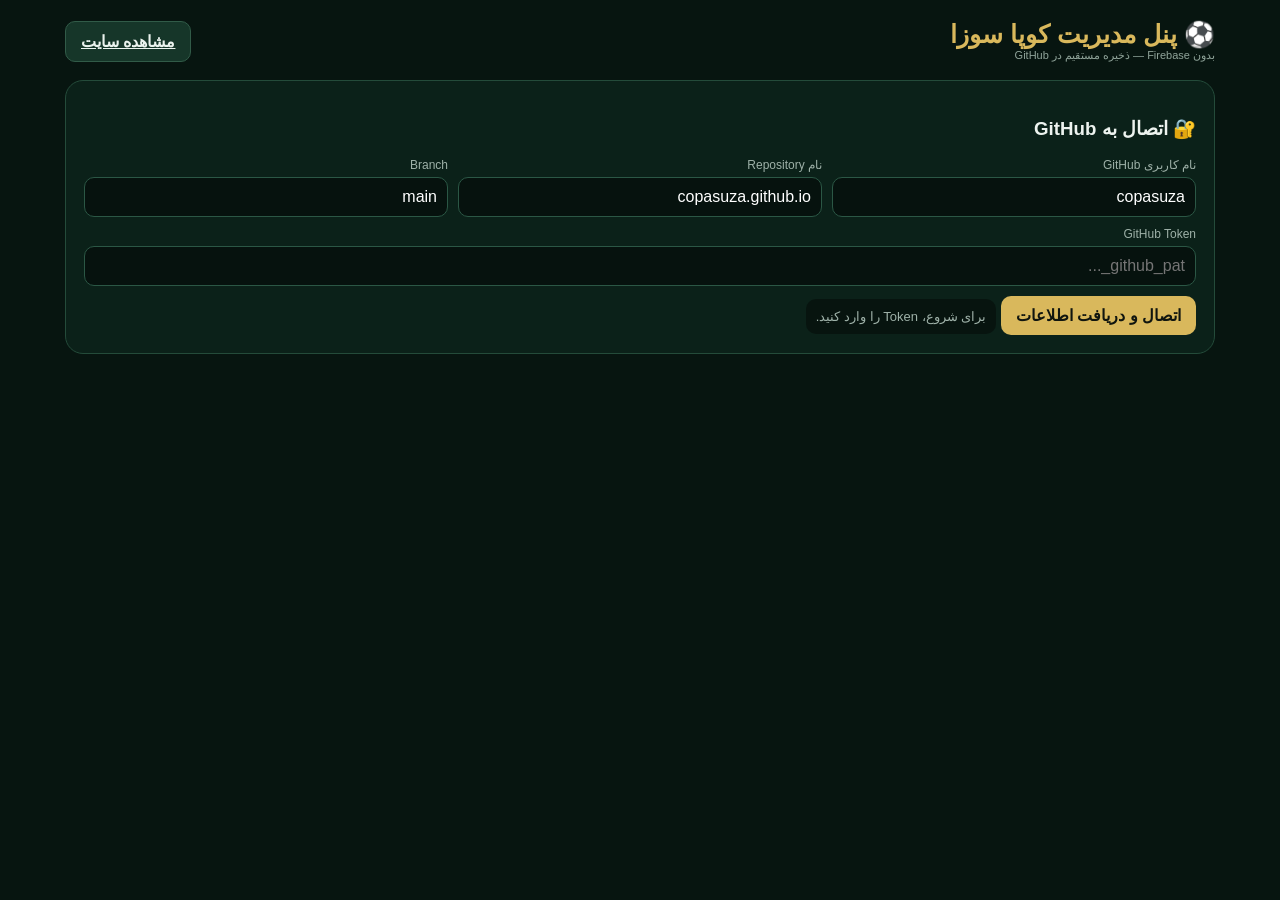
==== admin/index.html @ 7f6d5526 "Fix whitespace normalization in readiness check" ====
<!doctype html><html lang="fa" dir="rtl"><head><meta charset="utf-8"><meta name="viewport" content="width=device-width,initial-scale=1"><title>پنل مدیریت کوپا سوزا</title><style>body{margin:0;background:#071510;color:#edf3ef;font-family:Vazirmatn,Tahoma,sans-serif}.wrap{max-width:1150px;margin:auto;padding:20px}.card{background:#0b2119;border:1px solid #244b3a;border-radius:18px;padding:18px;margin-bottom:15px}.field label{display:block;color:#9eb1a8;font-size:12px;margin-bottom:5px}.field input,.field select,.field textarea{width:100%;background:#06120e;color:#fff;border:1px solid #2b5745;border-radius:10px;padding:10px;font:inherit;box-sizing:border-box}.btn{border:0;border-radius:10px;padding:10px 15px;font:inherit;font-weight:800;cursor:pointer;background:#d9b85c;color:#10150f}.btn.secondary{background:#163629;color:#eaf2ed;border:1px solid #315b48}.btn.danger{background:#5d2929;color:#fff}.top{display:flex;justify-content:space-between;gap:12px;align-items:center;margin-bottom:18px}.top h1{margin:0;color:#d9b85c;font-size:25px}.grid2{display:grid;grid-template-columns:repeat(2,1fr);gap:10px}.grid{display:grid;grid-template-columns:repeat(3,1fr);gap:10px}.tabs{display:flex;gap:8px;flex-wrap:wrap;margin-bottom:15px}.tab{background:#0b2119;color:#d9e5de;border:1px solid #244b3a;padding:9px 14px;border-radius:10px;cursor:pointer}.tab.active{background:#194a37;color:#d9b85c;border-color:#d9b85c}.panel{display:none}.panel.active{display:block}.hide{display:none}.status{padding:10px;border-radius:10px;background:#07140f;color:#9eb1a8;font-size:13px}.ok{color:#77d99a}.err{color:#ff8d8d}.small{font-size:11px;color:#90a49a}.notice{font-size:12px;line-height:1.8;color:#a9bab2}.matchrow,.ko-row{padding:14px 0;border-bottom:1px solid #18362a}.matchtop{display:grid;grid-template-columns:45px 1fr 1fr 75px 75px 110px auto;gap:7px;align-items:center}.matchextra,.ko-extra{display:grid;grid-template-columns:1fr 1fr;gap:10px;margin-top:10px}.teamstats,.ko-box{border:1px solid #1d4435;border-radius:10px;padding:10px;background:#06120e}.teamstats h4,.ko-box h4{margin:0 0 8px;color:#d9b85c;font-size:13px}.teamstatsgrid{display:grid;grid-template-columns:1fr 1fr;gap:8px}.matchrow textarea,.ko-row textarea{min-height:72px;resize:vertical}.matchlabel,.ko-label{font-size:11px;color:#90a49a;margin-bottom:4px}.matchhint,.ko-hint{font-size:11px;color:#90a49a;margin-top:5px}.ko-top{display:grid;grid-template-columns:80px 1fr 1fr 75px 75px 90px 90px auto;gap:7px;align-items:center}@media(max-width:800px){.grid,.grid2{grid-template-columns:1fr}.matchtop{grid-template-columns:38px 1fr 1fr 65px 65px 1fr}.matchextra,.ko-extra{grid-template-columns:1fr}.ko-top{grid-template-columns:55px 1fr 1fr 60px 60px 1fr}}.reg-table{width:100%;border-collapse:collapse;min-width:760px}.reg-table th,.reg-table td{padding:10px;border-bottom:1px solid #1d4435;text-align:right;vertical-align:middle}.reg-table th{color:#d9b85c;font-size:12px;background:#06120e}.reg-table td{font-size:13px}.reg-pill{display:inline-block;padding:5px 9px;border-radius:999px;background:#163629;border:1px solid #315b48;font-size:11px}.reg-actions{display:flex;gap:6px;flex-wrap:wrap}.reg-actions .btn{padding:7px 9px;font-size:11px}.reg-detail-grid{display:grid;grid-template-columns:repeat(2,1fr);gap:10px}.reg-box{background:#06120e;border:1px solid #1d4435;border-radius:12px;padding:12px}.reg-box h4{margin:0 0 9px;color:#d9b85c}.reg-players{width:100%;border-collapse:collapse}.reg-players td{padding:7px;border-bottom:1px solid #18362a}.reg-players td:first-child{width:45px;color:#d9b85c}.reg-edit-grid{display:grid;grid-template-columns:repeat(2,1fr);gap:10px}.reg-edit-players{width:100%;border-collapse:collapse}.reg-edit-players th,.reg-edit-players td{padding:7px;border-bottom:1px solid #18362a;text-align:right}.reg-edit-players input{width:100%;background:#06120e;color:#fff;border:1px solid #2b5745;border-radius:8px;padding:8px;box-sizing:border-box;font:inherit}@media(max-width:800px){.reg-edit-grid{grid-template-columns:1fr}}@media(max-width:800px){.reg-detail-grid{grid-template-columns:1fr}}.roster-add-team{display:flex;gap:8px;align-items:center}.roster-add-team input{min-width:0;flex:1}.roster-table{width:100%;border-collapse:collapse;min-width:680px}.roster-table th,.roster-table td{padding:8px;border-bottom:1px solid #1d4435;text-align:right}.roster-table th{color:#d9b85c;background:#06120e}.roster-table input{width:100%;background:#06120e;color:#fff;border:1px solid #2b5745;border-radius:8px;padding:8px;box-sizing:border-box;font:inherit}.player-picker{display:flex;flex-direction:column;gap:6px}.player-picker-row{display:grid;grid-template-columns:minmax(120px,1fr) auto auto auto;gap:5px;align-items:center}.player-picker-row select{min-width:0;width:100%;background:#06120e;color:#fff;border:1px solid #2b5745;border-radius:8px;padding:7px;font:inherit}.player-picker-row .btn{padding:6px 8px;font-size:11px}.player-picker textarea[readonly]{background:#081710;min-height:48px;color:#dbe8e0}@media(max-width:800px){.roster-add-team{align-items:stretch}.player-picker-row{grid-template-columns:1fr 1fr}.player-picker-row select{grid-column:1/-1}}</style></head><body><div class="wrap"><div class="top"><div><h1>⚽ پنل مدیریت کوپا سوزا</h1><div class="small">بدون Firebase — ذخیره مستقیم در GitHub</div></div><a class="btn secondary" href="../" target="_blank">مشاهده سایت</a></div><div class="card" id="authCard"><h3>🔐 اتصال به GitHub</h3><div class="grid"><div class="field"><label>نام کاربری GitHub</label><input id="owner" value="copasuza"></div><div class="field"><label>نام Repository</label><input id="repo" value="copasuza.github.io"></div><div class="field"><label>Branch</label><input id="branch" value="main"></div></div><div class="field" style="margin-top:10px"><label>GitHub Token</label><input id="token" type="password" placeholder="github_pat_..."></div><div style="margin-top:10px"><button class="btn" id="connect">اتصال و دریافت اطلاعات</button> <span class="status" id="status">برای شروع، Token را وارد کنید.</span></div></div><div id="app" class="hide"><div class="card"><div class="top"><div><h3>🏆 مسابقات</h3></div><button class="btn" id="addTournament">+ مسابقه جدید</button></div><div class="grid2"><div class="field"><label>مسابقه فعال</label><select id="tournamentSelect"></select></div><div class="field"><label>نام مسابقه</label><input id="tournamentName"></div><div class="field"><label>سال</label><input id="tournamentYear"></div><div class="field"><label>عنوان/دوره</label><input id="tournamentEdition"></div></div><div style="margin-top:10px"><button class="btn secondary" id="saveTournamentMeta">ذخیره مشخصات مسابقه</button> <button class="btn danger" id="deleteTournament">حذف مسابقه فعال</button><span class="status" id="tournamentStatus">—</span></div></div><div id="archiveLockBanner" class="status" style="display:none;margin-bottom:12px">🔒 کوپا سوزا ۲۰۲۶ آرشیو نهایی است؛ ویرایش نتایج، برنامه، گلزنان و مشخصات این دوره غیرفعال است.</div><div class="tabs"><button class="tab active" data-tab="dashboard">📊 داشبورد</button><button class="tab" data-tab="matches">نتایج بازی‌ها</button><button class="tab" data-tab="schedule">برنامه</button><button class="tab" data-tab="scorers">گلزنان</button><button class="tab" data-tab="knockout">🏆 حذفی</button><button class="tab" data-tab="players">👥 بانک تیم‌ها و بازیکنان</button><button class="tab" data-tab="settings">تنظیمات</button></div><div class="panel active" id="panel-dashboard"><div class="card"><div class="top"><div><h3>📊 داشبورد مدیریت</h3><div class="small">مرکز مدیریت تورنمنت‌ها — آرشیو کوپا سوزا ۲۰۲۶ فقط‌خواندنی است</div></div><button class="btn secondary" id="refreshDashboard">↻ بروزرسانی</button></div><div class="grid"><div class="card" style="margin:0"><div class="small">تعداد تیم‌ها</div><div id="dashTeams" style="font-size:28px;font-weight:900;color:#d9b85c">۰</div></div><div class="card" style="margin:0"><div class="small">تعداد بازی‌ها</div><div id="dashMatches" style="font-size:28px;font-weight:900;color:#d9b85c">۰</div></div><div class="card" style="margin:0"><div class="small">تعداد گل‌ها</div><div id="dashGoals" style="font-size:28px;font-weight:900;color:#77d99a">۰</div></div></div><div class="grid2" style="margin-top:12px"><div class="card" style="margin:0"><h4 style="color:#d9b85c">مراحل ثبت‌شده</h4><div id="dashStages" class="notice"></div></div><div class="card" style="margin:0"><h4 style="color:#d9b85c">وضعیت داده</h4><div id="dashDataStatus" class="notice">—</div></div></div><div class="card" style="margin-top:12px"><div class="top"><div><h4 style="color:#d9b85c;margin:0">🧪 بررسی آمادگی انتشار</h4><div class="small">قبل از انتشار، ایرادهای رایج تیم‌ها، برنامه و نتایج را بررسی کن. این بررسی چیزی را ذخیره یا منتشر نمی‌کند.</div></div><button class="btn secondary" id="runPublishCheck" type="button">بررسی تورنمنت</button></div><div id="publishCheckResult" class="notice">برای دیدن گزارش، روی «بررسی تورنمنت» بزن.</div></div><div class="card" style="margin-top:12px"><h4 style="color:#d9b85c">📋 جدول رده‌بندی گروهی تورنمنت فعال</h4><div class="small">این جدول فقط از نتایج مرحله گروهی همین تورنمنت محاسبه می‌شود و در آرشیو ۲۰۲۶ فقط برای مشاهده است.</div><div id="dashStandings" style="overflow:auto;margin-top:8px"></div></div><div class="grid2" style="margin-top:12px"><div class="card" style="margin:0"><h4 style="color:#d9b85c">🥇 گلزنان برتر همین تورنمنت</h4><div id="dashScorers" style="overflow:auto"></div></div><div class="card" style="margin:0"><h4 style="color:#d9b85c">🟨 کارت‌های انضباطی همین تورنمنت</h4><div id="dashCards" style="overflow:auto"></div></div></div></div></div><div class="panel" id="panel-matches"><div class="card"><div class="top"><h3>⚽ نتایج</h3><button class="btn" id="addMatch">+ افزودن بازی</button></div><div id="matchesList"></div></div></div><div class="panel" id="panel-schedule"><div class="card"><div class="top"><h3>🗓️ برنامه</h3><button class="btn" id="addSchedule">+ افزودن برنامه</button></div><div id="scheduleList"></div></div></div><div class="panel" id="panel-scorers"><div class="card"><div class="top"><h3>🥇 جدول گلزنان</h3><button class="btn" id="addScorer">+ افزودن گلزن</button></div><div id="scorersList"></div></div></div><div class="panel" id="panel-knockout"><div class="card"><div class="top"><h3>🏆 نتایج مرحله حذفی</h3><div><button class="btn" id="addQF">+ یک‌چهارم</button> <button class="btn secondary" id="addSF">+ نیمه‌نهایی</button> <button class="btn secondary" id="addFinal">+ فینال</button></div></div><div id="knockoutMatchesList"></div></div><div class="card"><h3>🏆 برندگان حذفی</h3><div class="grid2"><div class="field"><label>برنده یک‌چهارم ۱</label><select id="qf1"></select></div><div class="field"><label>برنده یک‌چهارم ۲</label><select id="qf2"></select></div><div class="field"><label>برنده یک‌چهارم ۳</label><select id="qf3"></select></div><div class="field"><label>برنده یک‌چهارم ۴</label><select id="qf4"></select></div><div class="field"><label>برنده نیمه‌نهایی ۱</label><select id="sfwin1"></select></div><div class="field"><label>برنده نیمه‌نهایی ۲</label><select id="sfwin2"></select></div><div class="field"><label>قهرمان</label><select id="champion"></select></div></div></div></div><div class="panel" id="panel-players">
  <div class="card" id="rosterBulkCard" style="border:2px solid #d9b85c">
    <div class="top"><div><h3>➕ افزودن گروهی بازیکنان</h3><div class="small">اول تیم را در کارت «بانک اطلاعات تیم‌ها و بازیکنان» انتخاب کن، بعد نام‌ها را اینجا بچسبان.</div></div><span class="reg-pill">ورود سریع اسامی</span></div>
    <div class="field"><label>فهرست بازیکنان — هر نام در یک خط</label><textarea id="rosterBulkNames" rows="6" placeholder="مثلاً:\nعلی احمدی\nمحمد رضایی\nحسین محمدی"></textarea></div>
    <div style="margin-top:10px;display:flex;gap:10px;align-items:center;flex-wrap:wrap"><button class="btn" type="button" id="rosterBulkAdd">افزودن اسامی به تیم انتخاب‌شده</button><span class="status" id="rosterBulkStatus">نام‌های تکراری اضافه نمی‌شوند.</span></div>
    <div class="notice" style="margin-top:8px">اسامی ابتدا به جدول اضافه می‌شوند. برای ثبت دائمی، بعد از بررسی روی «ذخیره بانک در GitHub» بزن.</div>
  </div>
  <div class="card">
    <div class="top">
      <div><h3>👥 بانک اطلاعات تیم‌ها و بازیکنان</h3><div class="small">نام‌ها را یک بار ثبت کن تا در نتایج، گلزنان و کارت‌ها از فهرست انتخاب شوند.</div></div>
      <span class="status" id="rosterCounts">—</span>
    </div>
    <div class="grid2">
      <div class="field"><label>تیم موردنظر در تورنمنت فعال</label><select id="rosterTeamSelect"></select></div>
      <div class="field"><label>افزودن تیم جدید به بانک کلی</label><div class="roster-add-team"><input id="rosterNewTeamName" placeholder="نام دقیق تیم"><button class="btn" id="rosterAddTeam" type="button">+ افزودن تیم</button></div></div>
    </div>
    <div class="field" style="margin-top:10px"><label>انتخاب تیم از بانک کلی برای افزودن به تورنمنت فعال</label><select id="rosterBankTeamSelect"></select></div>
    <div class="notice" style="margin-top:10px">فهرست این بخش فقط تیم‌های تورنمنت فعال را نشان می‌دهد. فهرست اولیه بازیکنان از نام‌هایی ساخته شده که قبلاً در گلزنان و کارت‌های مسابقات ثبت شده‌اند؛ این فهرست ممکن است کامل نباشد. فهرست رسمی هر تیم را بررسی و تکمیل کن. اطلاعات مسابقات قبلی حفظ می‌شود.</div><div style="margin-top:10px"><button class="btn secondary" id="rosterAddTeamToTournament" type="button">➕ افزودن تیم انتخاب‌شده به تورنمنت فعال</button><span class="small" style="margin-right:8px">این گزینه برای تورنمنت‌های جدید است؛ آرشیو ۲۰۲۶ قفل است.</span></div>
<div class="grid2" style="margin-top:12px">
      <div class="field"><label>اصلاح نام تیم انتخابی</label><div class="roster-add-team"><input id="rosterRenameTeamName" placeholder="نام صحیح تیم"><button class="btn secondary" id="rosterRenameTeam" type="button">تغییر نام</button></div></div>
      <div class="field"><label>حذف تیم</label><button class="btn danger" id="rosterDeleteTeam" type="button">حذف تیم انتخابی</button><div class="small">حذف فقط وقتی ممکن است که تیم در بازی، برنامه یا جدول گلزنان استفاده نشده باشد.</div></div>
    </div>
  </div>
  <div class="card">
    <div class="top"><div><h3 id="rosterCurrentTitle">بازیکنان تیم</h3><div class="small">نام بازیکن الزامی است؛ شماره پیراهن اختیاری است. نام پدر یا اطلاعات خصوصی در این بانک ثبت نمی‌شود.</div></div><button class="btn" id="rosterAddPlayer" type="button">+ افزودن بازیکن</button></div>
    <div id="rosterTableWrap"></div>
    <div style="margin-top:12px;display:flex;gap:8px;align-items:center;flex-wrap:wrap"><button class="btn" id="rosterSave" type="button">💾 ذخیره بانک در GitHub</button><span class="status" id="rosterSaveStatus">تغییرات تا زمان ذخیره فقط در این صفحه هستند.</span></div>
  </div>
</div>
<div class="panel" id="panel-settings"><div class="card"><h3>⚙️ اطلاعات مسابقات</h3><div class="field"><label>قانون انضباطی</label><input id="disciplineRule"></div><div style="margin-top:12px"><button class="btn" id="save">💾 ذخیره در GitHub</button> <button class="btn secondary" id="reload">↻ دریافت دوباره</button> <button class="btn secondary" id="export">دانلود نسخه JSON</button></div><div class="status" id="saveStatus" style="margin-top:10px">هنوز تغییری ذخیره نشده.</div></div></div></div></div><script>const $=id=>document.getElementById(id);let data=null,sha=null,rootData=null,currentTournamentId=null,rosterDb=null,rosterSha=null;try{const saved=JSON.parse(localStorage.getItem('copaSuzaAdminConfig')||'{}');if(saved.owner)$('owner').value=saved.owner;if(saved.repo)$('repo').value=saved.repo;if(saved.branch)$('branch').value=saved.branch;if(saved.token)$('token').value=saved.token}catch(e){}const fa=n=>String(n??'').replace(/\d/g,d=>'۰۱۲۳۴۵۶۷۸۹'[d]);const TEAM_FALLBACK=['اتحاد خلور','شهدای تنگه هرمز','چمران لاتیدان','غارکی سوزا','فانوس یاسوج','حرا مارین','آذرخش گیاهدان','میناب ۱۶۸','صحرا دفاری','متو ماهیان رمچاه','فجر مبین رمچاه','ستارگان افغان','امید درگهان','شاهین سوزا','سلمان جنوب','جوانان سوزا'];function esc(s){return String(s??'').replace(/&/g,'&amp;').replace(/</g,'&lt;').replace(/>/g,'&gt;').replace(/"/g,'&quot;').replace(/'/g,'&#39;')}function teamList(){const raw=Array.isArray(data?.teams)?data.teams:[];const names=raw.map(x=>typeof x==='string'?x:(x&&x.name)||'').filter(Boolean);return Array.from(new Set(names))}function teamSelect(k,current){const val=String(current??'');let opts='<option value="">انتخاب تیم</option>'+teamList().map(t=>`<option value="${esc(t)}" ${t===val?'selected':''}>${esc(t)}</option>`).join('');return `<select data-k="${k}">${opts}</select>`}function apiBase(){return `https://api.github.com/repos/${encodeURIComponent($('owner').value.trim())}/${encodeURIComponent($('repo').value.trim())}`}function headers(){return {'Accept':'application/vnd.github+json','Authorization':'Bearer '+$('token').value.trim(),'X-GitHub-Api-Version':'2022-11-28','Content-Type':'application/json'}}async function getFile(){
  const branch=encodeURIComponent($('branch').value.trim());
  const eventResponse=await fetch(apiBase()+'/contents/copa-data.json?ref='+branch,{headers:headers()});
  if(!eventResponse.ok) throw new Error('دریافت فایل داده مسابقات ناموفق بود: '+eventResponse.status);
  const eventFile=await eventResponse.json();sha=eventFile.sha;
  const eventText=decodeURIComponent(escape(atob(eventFile.content.replace(/\n/g,''))));
  const loaded=JSON.parse(eventText);
  rootData=Array.isArray(loaded.tournaments)?loaded:{schemaVersion:2,tournaments:[Object.assign({id:'copa-suza-2026',name:'کوپا سوزا',year:'۲۰۲۶',edition:'آرشیو نهایی'},loaded)]};
  if(!Array.isArray(rootData.tournaments))rootData.tournaments=[];
  const rosterResponse=await fetch(apiBase()+'/contents/team-database.json?ref='+branch,{headers:headers()});
  if(!rosterResponse.ok)throw new Error('فایل مستقل بانک تیم‌ها پیدا نشد؛ فایل team-database.json را در ریشه مخزن هم قرار بده. خطا: '+rosterResponse.status);
  const rosterFile=await rosterResponse.json();rosterSha=rosterFile.sha;
  const rosterText=decodeURIComponent(escape(atob(rosterFile.content.replace(/\n/g,''))));rosterDb=JSON.parse(rosterText);ensureRosterData();
  currentTournamentId=currentTournamentId&&rootData.tournaments.some(t=>t.id===currentTournamentId)?currentTournamentId:(rootData.tournaments.find(t=>t.id==='copa-suza-2026')?.id||rootData.tournaments[0]?.id||null);
  data=rootData.tournaments.find(t=>t.id===currentTournamentId)||rootData.tournaments[0]||null;
  if(!data)throw new Error('هیچ تورنمنتی در فایل copa-data.json وجود ندارد.');
  if(!Array.isArray(data.matches))data.matches=[];
  if(!isArchivedTournament(data)){(data.matches||[]).forEach(m=>{m.homeYellowPlayers=m.homeYellowPlayers??'';m.homeRedPlayers=m.homeRedPlayers??'';m.awayYellowPlayers=m.awayYellowPlayers??'';m.awayRedPlayers=m.awayRedPlayers??'';if(m.homeYellowCount===undefined)m.homeYellowCount=m.yellowCount??null;if(m.awayYellowCount===undefined)m.awayYellowCount=null;if(m.homeRedCount===undefined)m.homeRedCount=m.redCount??null;if(m.awayRedCount===undefined)m.awayRedCount=null;});}
  renderTournamentManager();
}
function isArchivedTournament(t){return !!t&&t.id==='copa-suza-2026';}
function isArchiveSelected(){return isArchivedTournament(data);}
function applyArchiveLock(){
  const locked=isArchiveSelected();const banner=$('archiveLockBanner');if(banner)banner.style.display=locked?'block':'none';
  ['tournamentName','tournamentYear','tournamentEdition','saveTournamentMeta','deleteTournament','disciplineRule','save','addMatch','addQF','addSF','addFinal','addSchedule','addScorer'].forEach(function(id){const el=$(id);if(el)el.disabled=locked;});
  ['panel-matches','panel-schedule','panel-scorers','panel-knockout'].forEach(function(id){const panel=$(id);if(panel)panel.querySelectorAll('input,select,textarea,button.del').forEach(function(el){el.disabled=locked;});});
  const add=$('rosterAddTeamToTournament');if(add)add.disabled=locked;
}
function addSelectedBankTeamToTournament(){
  if(isArchiveSelected()){$('rosterSaveStatus').textContent='آرشیو کوپا سوزا ۲۰۲۶ قفل است؛ ابتدا یک تورنمنت جدید بساز و انتخاب کن.';return;}
  const team=$('rosterBankTeamSelect').value;if(!team){$('rosterSaveStatus').textContent='ابتدا یک تیم از بانک کلی انتخاب کن.';return;}
  if(!Array.isArray(data.teams))data.teams=[];const names=data.teams.map(function(t){return typeof t==='string'?t:(t&&t.name)||'';});
  if(names.indexOf(team)!==-1){$('rosterSaveStatus').textContent='این تیم از قبل در تورنمنت فعال وجود دارد.';return;}
  data.teams.push(team);renderTournamentManager();renderRosterManager();$('rosterTeamSelect').value=team;renderRosterManager();$('rosterSaveStatus').textContent='✅ تیم به تورنمنت فعال اضافه شد. برای ذخیره، از تنظیمات روی «ذخیره در GitHub» بزن.';
}
function renderTournamentManager(){$('tournamentSelect').innerHTML=rootData.tournaments.map(t=>`<option value="${esc(t.id)}">${esc(t.name||t.title||t.id)} ${esc(t.year||'')}</option>`).join('');$('tournamentSelect').value=currentTournamentId;$('tournamentName').value=data.name||data.title||'';$('tournamentYear').value=data.year||'';$('tournamentEdition').value=data.edition||'';$('disciplineRule').value=data.disciplineRule||'';$('app').classList.remove('hide');render()}function switchTournament(id){currentTournamentId=id;data=rootData.tournaments.find(t=>t.id===id)||rootData.tournaments[0];renderTournamentManager()}function renderDashboard(){
  if(!data)return;
  const matches=Array.isArray(data.matches)?data.matches:[];
  const teams=teamList();
  const goals=matches.reduce((sum,m)=>sum+(Number(m.homeScore)||0)+(Number(m.awayScore)||0),0);
  const counts={group:0,qf:0,sf:0,final:0};
  matches.forEach(function(m){if(counts[m.stage]!==undefined)counts[m.stage]++;});
  $('dashTeams').textContent=fa(teams.length);
  $('dashMatches').textContent=fa(matches.length);
  $('dashGoals').textContent=fa(goals);
  $('dashStages').innerHTML='گروهی: <b>'+fa(counts.group)+'</b> بازی<br>یک‌چهارم: <b>'+fa(counts.qf)+'</b> بازی<br>نیمه‌نهایی: <b>'+fa(counts.sf)+'</b> بازی<br>فینال: <b>'+fa(counts.final)+'</b> بازی';
  $('dashDataStatus').innerHTML='فایل داده: <b>copa-data.json</b><br>تورنمنت فعال: <b>'+esc(data.name||data.title||'—')+'</b><br>شناسه تورنمنت: <b>'+esc(data.id||'—')+'</b><br>آخرین بروزرسانی: <b>'+esc(rootData.updatedAt||'—')+'</b>';
  const tableStyle='width:100%;border-collapse:collapse;min-width:480px';
  const thStyle='padding:7px;text-align:right;border-bottom:1px solid #315b48;color:#d9b85c;white-space:nowrap';
  const tdStyle='padding:7px;text-align:right;border-bottom:1px solid #18362a;white-space:nowrap';
  const standings={};
  teams.forEach(function(team){standings[team]={team:team,p:0,w:0,d:0,l:0,gf:0,ga:0,pts:0};});
  matches.filter(function(m){return (m.stage||'group')==='group'&&m.home&&m.away&&m.homeScore!==null&&m.homeScore!==undefined&&m.awayScore!==null&&m.awayScore!==undefined&&m.homeScore!==''&&m.awayScore!=='';}).forEach(function(m){
    [m.home,m.away].forEach(function(team){if(!standings[team])standings[team]={team:team,p:0,w:0,d:0,l:0,gf:0,ga:0,pts:0};});
    const h=standings[m.home],a=standings[m.away],hs=Number(m.homeScore)||0,as=Number(m.awayScore)||0;
    h.p++;a.p++;h.gf+=hs;h.ga+=as;a.gf+=as;a.ga+=hs;
    if(hs>as){h.w++;h.pts+=3;a.l++;}else if(hs<as){a.w++;a.pts+=3;h.l++;}else{h.d++;a.d++;h.pts++;a.pts++;}
  });
  const rows=Object.values(standings).sort(function(a,b){return b.pts-a.pts||(b.gf-b.ga)-(a.gf-a.ga)||b.gf-a.gf||a.team.localeCompare(b.team,'fa');});
  $('dashStandings').innerHTML=rows.length?'<table style="'+tableStyle+'"><thead><tr>'+['#','تیم','بازی','برد','مساوی','باخت','گل زده','گل خورده','تفاضل','امتیاز'].map(function(x){return '<th style="'+thStyle+'">'+x+'</th>';}).join('')+'</tr></thead><tbody>'+rows.map(function(x,i){return '<tr><td style="'+tdStyle+'">'+fa(i+1)+'</td><td style="'+tdStyle+'">'+esc(x.team)+'</td><td style="'+tdStyle+'">'+fa(x.p)+'</td><td style="'+tdStyle+'">'+fa(x.w)+'</td><td style="'+tdStyle+'">'+fa(x.d)+'</td><td style="'+tdStyle+'">'+fa(x.l)+'</td><td style="'+tdStyle+'">'+fa(x.gf)+'</td><td style="'+tdStyle+'">'+fa(x.ga)+'</td><td style="'+tdStyle+'">'+fa(x.gf-x.ga)+'</td><td style="'+tdStyle+'"><b>'+fa(x.pts)+'</b></td></tr>';}).join('')+'</tbody></table>':'<div class="notice">هنوز نتیجه کامل و قابل محاسبه‌ای برای مرحله گروهی ثبت نشده است.</div>';
  let scorerRows=[];
  if(Array.isArray(data.scorers)&&data.scorers.length){
    scorerRows=data.scorers.map(function(x){return {name:String(x.name||'').trim(),team:String(x.team||''),goals:Number(x.goals)||0};}).filter(function(x){return x.name&&x.goals>0;});
  }else{
    const totals={};
    matches.forEach(function(m){
      [['homeScorers',m.home],['awayScorers',m.away]].forEach(function(pair){
        cardNames(m[pair[0]]).forEach(function(name){
          if(/گل\s*بخودی|گل به خودی|own\s*goal/i.test(name))return;
          const key=name.trim()+'||'+pair[1];
          if(!totals[key])totals[key]={name:name.trim(),team:pair[1]||'',goals:0};
          totals[key].goals++;
        });
      });
    });
    scorerRows=Object.values(totals);
  }
  scorerRows.sort(function(a,b){return b.goals-a.goals||a.name.localeCompare(b.name,'fa');});
  $('dashScorers').innerHTML=scorerRows.length?'<table style="'+tableStyle+'"><thead><tr><th style="'+thStyle+'">بازیکن</th><th style="'+thStyle+'">تیم</th><th style="'+thStyle+'">گل</th></tr></thead><tbody>'+scorerRows.slice(0,8).map(function(x){return '<tr><td style="'+tdStyle+'">'+esc(x.name)+'</td><td style="'+tdStyle+'">'+esc(x.team)+'</td><td style="'+tdStyle+'"><b>'+fa(x.goals)+'</b></td></tr>';}).join('')+'</tbody></table>':'<div class="notice">هنوز گلزنی برای این تورنمنت ثبت نشده است.</div>';
  const cardTotals={yellow:0,red:0};
  matches.forEach(function(m){
    [['yellow','homeYellowPlayers','homeYellowCount'],['red','homeRedPlayers','homeRedCount'],['yellow','awayYellowPlayers','awayYellowCount'],['red','awayRedPlayers','awayRedCount']].forEach(function(pair){
      const listed=cardNames(m[pair[1]]).length;
      const count=listed||Number(m[pair[2]])||0;
      cardTotals[pair[0]]+=count;
    });
  });
  $('dashCards').innerHTML='<table style="'+tableStyle+'"><tbody><tr><td style="'+tdStyle+'">🟨 کارت زرد</td><td style="'+tdStyle+'"><b>'+fa(cardTotals.yellow)+'</b></td></tr><tr><td style="'+tdStyle+'">🟥 کارت قرمز</td><td style="'+tdStyle+'"><b>'+fa(cardTotals.red)+'</b></td></tr></tbody></table><div class="small" style="margin-top:8px">آمار از اطلاعات کارت‌های ثبت‌شده در بازی‌های همین تورنمنت محاسبه می‌شود.</div>';
}
function runPublishReadinessCheck(){
  const issues=[],warnings=[];
  const name=String(data.name||data.title||'').trim();
  const year=String(data.year||'').trim();
  const teams=teamList();
  const rawTeams=Array.isArray(data.teams)?data.teams:[];
  const normalized=rawTeams.map(function(t){return String(typeof t==='string'?t:(t&&t.name)||'').trim();}).filter(Boolean);
  const seen={};
  normalized.forEach(function(t){const key=t.replace(/\s+/g,' ').toLocaleLowerCase();seen[key]=(seen[key]||0)+1;});
  const duplicates=Object.keys(seen).filter(function(k){return seen[k]>1;});
  if(!name)issues.push('نام تورنمنت ثبت نشده است.');
  if(!year)warnings.push('سال تورنمنت وارد نشده است.');
  if(teams.length<2)issues.push('برای تورنمنت کمتر از دو تیم ثبت شده است.');
  if(duplicates.length)issues.push('نام تیم تکراری وجود دارد؛ تیم‌های تکراری را اصلاح کن.');
  const teamSet=new Set(teams);
  const matches=Array.isArray(data.matches)?data.matches:[];
  let missingScores=0,invalidTeams=0,sameTeam=0,negativeScores=0,played=0;
  matches.forEach(function(m){
    if(!m.home||!m.away||!teamSet.has(m.home)||!teamSet.has(m.away))invalidTeams++;
    if(m.home&&m.away&&m.home===m.away)sameTeam++;
    const h=m.homeScore,a=m.awayScore;
    const hs=h!==null&&h!==undefined&&String(h)!=='';
    const as=a!==null&&a!==undefined&&String(a)!=='';
    if(hs!==as)missingScores++;
    if(hs&&as){played++;if(Number(h)<0||Number(a)<0)negativeScores++;}
  });
  if(invalidTeams)issues.push(invalidTeams+' بازی تیم خالی یا تیمی خارج از فهرست تورنمنت دارد.');
  if(sameTeam)issues.push(sameTeam+' بازی با انتخاب یک تیم در هر دو طرف ثبت شده است.');
  if(missingScores)issues.push(missingScores+' بازی فقط یک طرف نتیجه دارد؛ نتیجه را کامل کن یا هر دو گل را خالی بگذار.');
  if(negativeScores)issues.push(negativeScores+' نتیجه با تعداد گل منفی ثبت شده است.');
  if(!matches.length)warnings.push('هنوز هیچ بازی‌ای ثبت نشده است.');
  if(matches.length&&played===0)warnings.push('هنوز نتیجه کامل‌شده‌ای برای بازی‌ها وجود ندارد.');
  const schedule=Array.isArray(data.schedule)?data.schedule:[];
  if(schedule.some(function(m){return !m.home||!m.away||!teamSet.has(m.home)||!teamSet.has(m.away)||m.home===m.away;}))warnings.push('برخی ردیف‌های برنامه نیاز به بررسی تیم‌ها دارند.');
  const el=$('publishCheckResult');
  const escIssues=issues.map(function(x){return '<li>'+esc(x)+'</li>';}).join('');
  const escWarnings=warnings.map(function(x){return '<li>'+esc(x)+'</li>';}).join('');
  let html='<div style="margin-bottom:8px"><b>تورنمنت:</b> '+esc(name||'بدون نام')+' · <b>تیم‌ها:</b> '+fa(teams.length)+' · <b>بازی‌ها:</b> '+fa(matches.length)+' · <b>نتایج کامل:</b> '+fa(played)+'</div>';
  if(!issues.length&&!warnings.length)html+='<div style="color:#77d99a;font-weight:800">✅ بررسی اولیه موفق بود؛ ایراد واضحی در اطلاعات پیدا نشد.</div>';
  if(issues.length)html+='<div style="color:#ff9999;font-weight:800">مواردی که باید اصلاح شوند</div><ul>'+escIssues+'</ul>';
  if(warnings.length)html+='<div style="color:#e8cc77;font-weight:800">موارد پیشنهادی برای بررسی</div><ul>'+escWarnings+'</ul>';
  if(isArchiveSelected())html+='<div style="margin-top:8px;color:#e8cc77">🔒 این تورنمنت آرشیو ۲۰۲۶ است و همچنان فقط‌خواندنی باقی می‌ماند.</div>';
  el.innerHTML=html;
}\nfunction render(){ensureRosterData();renderDashboard();renderMatches();renderSchedule();renderScorers();renderKnockoutMatches();populateWinnerSelects();renderRosterManager();applyArchiveLock()}function cardNames(v){return String(v||'').split(/\n|،|,/).map(x=>x.trim()).filter(Boolean)}function syncMatch(i,d){let m=data.matches[i];['home','away','homeScorers','awayScorers','homeYellowPlayers','homeRedPlayers','awayYellowPlayers','awayRedPlayers'].forEach(k=>m[k]=d.querySelector('[data-k='+k+']').value);['homeScore','awayScore'].forEach(k=>{let v=d.querySelector('[data-k='+k+']').value;m[k]=v===''?null:+v});m.stage=d.querySelector('[data-k=stage]').value;[['homeYellowCount','homeYellowPlayers'],['homeRedCount','homeRedPlayers'],['awayYellowCount','awayYellowPlayers'],['awayRedCount','awayRedPlayers']].forEach(([c,p])=>m[c]=cardNames(m[p]).length)}function renderMatches(){let el=$('matchesList');el.innerHTML='';(data.matches||[]).forEach((m,i)=>{let d=document.createElement('div');d.className='matchrow';d.innerHTML=`<div class="matchtop"><div>${fa(m.id)}</div>${teamSelect('home',m.home)}${teamSelect('away',m.away)}<input data-k=homeScore type=number value="${m.homeScore??''}" placeholder="گل"><input data-k=awayScore type=number value="${m.awayScore??''}" placeholder="گل"><select data-k=stage><option value=group>گروهی</option><option value=qf>یک‌چهارم</option><option value=sf>نیمه‌نهایی</option><option value=final>فینال</option></select><button class="btn danger del">حذف</button></div><div class="matchextra"><div class="teamstats"><h4>🟢 ${esc(m.home||'تیم اول')}</h4><div class="teamstatsgrid"><div><div class="matchlabel">🟨 کارت زرد</div><textarea data-k=homeYellowPlayers placeholder="نام بازیکن(ها)، هر نفر یک خط">${esc(m.homeYellowPlayers)}</textarea></div><div><div class="matchlabel">🟥 کارت قرمز</div><textarea data-k=homeRedPlayers placeholder="نام بازیکن(ها)، هر نفر یک خط">${esc(m.homeRedPlayers)}</textarea></div></div></div><div class="teamstats"><h4>🔵 ${esc(m.away||'تیم دوم')}</h4><div class="teamstatsgrid"><div><div class="matchlabel">🟨 کارت زرد</div><textarea data-k=awayYellowPlayers placeholder="نام بازیکن(ها)، هر نفر یک خط">${esc(m.awayYellowPlayers)}</textarea></div><div><div class="matchlabel">🟥 کارت قرمز</div><textarea data-k=awayRedPlayers placeholder="نام بازیکن(ها)، هر نفر یک خط">${esc(m.awayRedPlayers)}</textarea></div></div></div><div><div class="matchlabel">⚽ گلزنان تیم اول</div><textarea data-k=homeScorers>${esc(m.homeScorers||'')}</textarea></div><div><div class="matchlabel">⚽ گلزنان تیم دوم</div><textarea data-k=awayScorers>${esc(m.awayScorers||'')}</textarea></div></div><div class=matchhint>نام هر بازیکن اخطاری را در یک خط وارد کن.</div><div style="display:flex;gap:10px;align-items:center;flex-wrap:wrap;margin-top:12px"><button type="button" class="btn match-save">💾 ثبت مسابقه</button><span class="status match-save-status">تغییرات این بازی هنوز ذخیره نشده است.</span></div>`;d.querySelector('[data-k=stage]').value=m.stage||'group';d.querySelectorAll('input,select,textarea').forEach(x=>{x.oninput=()=>{syncMatch(i,d);const st=d.querySelector('.match-save-status');if(st)st.textContent='تغییرات ذخیره‌نشده است.'};x.onchange=()=>{syncMatch(i,d);const st=d.querySelector('.match-save-status');if(st)st.textContent='تغییرات ذخیره‌نشده است.'}});d.querySelector('.match-save').onclick=async function(){syncMatch(i,d);const activeIndex=rootData.tournaments.findIndex(function(t){return t.id===currentTournamentId;});if(activeIndex>=0)rootData.tournaments[activeIndex]=data;await saveToGitHub(d.querySelector('.match-save-status'),'ثبت نتیجه مسابقه شماره '+m.id)};d.querySelector('.del').onclick=()=>{data.matches.splice(i,1);renderMatches()};el.appendChild(d)})}function renderSchedule(){let el=$('scheduleList');el.innerHTML='';(data.schedule||[]).forEach((m,i)=>{let d=document.createElement('div');d.className='card';d.innerHTML=`<div class=grid2><div class=field><label>تاریخ نمایشی</label><input data-k=date value="${esc(m.date||'')}"></div><div class=field><label>ساعت</label><input data-k=time value="${esc(m.time||'')}"></div><div class=field><label>تیم اول</label>${teamSelect('home',m.home)}</div><div class=field><label>تیم دوم</label>${teamSelect('away',m.away)}</div><div class=field><label>زمان ISO</label><input data-k=iso value="${esc(m.iso||'')}"></div></div><button class="btn danger del">حذف</button>`;d.querySelectorAll('input,select').forEach(x=>{x.oninput=()=>data.schedule[i][x.dataset.k]=x.value;x.onchange=()=>data.schedule[i][x.dataset.k]=x.value});d.querySelector('.del').onclick=()=>{data.schedule.splice(i,1);renderSchedule()};el.appendChild(d)})}function renderScorers(){
  let el=$('scorersList');el.innerHTML='';
  (data.scorers||[]).forEach(function(m,i){
    let d=document.createElement('div');d.className='grid';
    d.innerHTML='<div class="field"><label>نام گلزن</label>'+rosterPlayerSelect('name',m.team,m.name)+'</div><div class="field"><label>تیم</label>'+teamSelect('team',m.team)+'</div><div class="field"><label>تعداد گل</label><input data-k="goals" type="number" value="'+(m.goals||0)+'"></div><button class="btn danger del" type="button">حذف</button>';
    d.querySelectorAll('input,select').forEach(function(x){x.oninput=function(){data.scorers[i][x.dataset.k]=x.dataset.k==='goals'?+x.value:x.value;};x.onchange=function(){data.scorers[i][x.dataset.k]=x.dataset.k==='goals'?+x.value:x.value;if(x.dataset.k==='team')renderScorers();};});
    d.querySelector('.del').onclick=function(){data.scorers.splice(i,1);renderScorers();};el.appendChild(d);
  });
}
function renderKnockoutMatches(){let el=$('knockoutMatchesList');el.innerHTML='';(data.matches||[]).map((m,i)=>({m,i})).filter(x=>['qf','sf','final'].includes(x.m.stage)).forEach(({m,i})=>{let d=document.createElement('div');d.className='ko-row';d.innerHTML=`<div class=ko-top><div><b>${m.stage==='qf'?'یک‌چهارم':m.stage==='sf'?'نیمه‌نهایی':'فینال'}</b><br><span class=small>#${fa(m.id)}</span></div>${teamSelect('home',m.home)}${teamSelect('away',m.away)}<input data-k=homeScore type=number value="${m.homeScore??''}"><input data-k=awayScore type=number value="${m.awayScore??''}"><input data-k=penaltiesHome type=number value="${m.penaltiesHome??''}"><input data-k=penaltiesAway type=number value="${m.penaltiesAway??''}><button class="btn danger del">حذف</button></div><div class=ko-extra><div class=ko-box><h4>🟢 ${esc(m.home||'تیم اول')}</h4><div class=grid2><div><div class=ko-label>🟨 کارت زرد</div><textarea data-k=homeYellowPlayers>${esc(m.homeYellowPlayers||'')}</textarea></div><div><div class=ko-label>🟥 کارت قرمز</div><textarea data-k=homeRedPlayers>${esc(m.homeRedPlayers||'')}</textarea></div></div><div class=ko-label>⚽ گلزنان</div><textarea data-k=homeScorers>${esc(m.homeScorers||'')}</textarea></div><div class=ko-box><h4>🔵 ${esc(m.away||'تیم دوم')}</h4><div class=grid2><div><div class=ko-label>🟨 کارت زرد</div><textarea data-k=awayYellowPlayers>${esc(m.awayYellowPlayers||'')}</textarea></div><div><div class=ko-label>🟥 کارت قرمز</div><textarea data-k=awayRedPlayers>${esc(m.awayRedPlayers||'')}</textarea></div></div><div class=ko-label>⚽ گلزنان</div><textarea data-k=awayScorers>${esc(m.awayScorers||'')}</textarea></div></div>`;d.querySelectorAll('input,select,textarea').forEach(x=>x.oninput=()=>syncKO(i,d));d.querySelector('.del').onclick=()=>{data.matches.splice(i,1);renderKnockoutMatches()};el.appendChild(d)})}function syncKO(i,d){let m=data.matches[i];['home','away','homeScorers','awayScorers','homeYellowPlayers','homeRedPlayers','awayYellowPlayers','awayRedPlayers'].forEach(k=>m[k]=d.querySelector('[data-k='+k+']').value);['homeScore','awayScore','penaltiesHome','penaltiesAway'].forEach(k=>{let v=d.querySelector('[data-k='+k+']').value;m[k]=v===''?null:+v});[['homeYellowCount','homeYellowPlayers'],['homeRedCount','homeRedPlayers'],['awayYellowCount','awayYellowPlayers'],['awayRedCount','awayRedPlayers']].forEach(([c,p])=>m[c]=cardNames(m[p]).length)}function addKO(stage){data.matches.push({id:Math.max(0,...data.matches.map(x=>+x.id||0))+1,home:'',away:'',homeScore:null,awayScore:null,stage,penaltiesHome:null,penaltiesAway:null,homeYellowPlayers:'',homeRedPlayers:'',awayYellowPlayers:'',awayRedPlayers:'',homeScorers:'',awayScorers:''});renderKnockoutMatches()}function populateWinnerSelects(){['qf1','qf2','qf3','qf4','sfwin1','sfwin2','champion'].forEach(id=>{const e=$(id);e.innerHTML='<option value="">انتخاب تیم</option>'+teamList().map(t=>`<option>${esc(t)}</option>`).join('')})}$('refreshDashboard').onclick=renderDashboard;$('connect').onclick=async()=>{try{localStorage.setItem('copaSuzaAdminConfig',JSON.stringify({owner:$('owner').value.trim(),repo:$('repo').value.trim(),branch:$('branch').value.trim(),token:$('token').value.trim()}));$('status').textContent='در حال اتصال…';await getFile();$('authCard').classList.add('hide');$('status').textContent='اتصال موفق بود'}catch(e){$('status').textContent=e.message}};$('tournamentSelect').onchange=()=>switchTournament($('tournamentSelect').value);$('addMatch').onclick=()=>{data.matches.push({id:Math.max(0,...data.matches.map(x=>+x.id||0))+1,home:'',away:'',homeScore:null,awayScore:null,stage:'group',homeYellowPlayers:'',homeRedPlayers:'',awayYellowPlayers:'',awayRedPlayers:'',homeScorers:'',awayScorers:''});renderMatches()};$('addQF').onclick=()=>addKO('qf');$('addSF').onclick=()=>addKO('sf');$('addFinal').onclick=()=>addKO('final');$('addSchedule').onclick=()=>{data.schedule=data.schedule||[];data.schedule.push({});renderSchedule()};$('addScorer').onclick=()=>{data.scorers=data.scorers||[];data.scorers.push({name:'',team:'',goals:0});renderScorers()};$('saveTournamentMeta').onclick=()=>{if(isArchiveSelected())return;data.name=$('tournamentName').value.trim();data.title=data.name;data.year=$('tournamentYear').value.trim();data.edition=$('tournamentEdition').value.trim();renderTournamentManager()};$('addTournament').onclick=()=>{const id='tournament-'+Date.now();const t={id,name:'مسابقه جدید',title:'مسابقه جدید',year:'',edition:'',teams:[],matches:[],schedule:[],scorers:[],knockout:{},stats:{yellow:0,red:0}};rootData.tournaments.push(t);currentTournamentId=id;data=t;renderTournamentManager()};$('deleteTournament').onclick=()=>{if(isArchiveSelected()){alert('آرشیو کوپا سوزا ۲۰۲۶ قابل حذف نیست.');return;}if(rootData.tournaments.length<=1)return;if(!confirm('مسابقه فعال حذف شود؟'))return;rootData.tournaments.splice(rootData.tournaments.findIndex(t=>t.id===currentTournamentId),1);currentTournamentId=rootData.tournaments[0].id;data=rootData.tournaments[0];renderTournamentManager()};$('disciplineRule').oninput=e=>{if(!isArchiveSelected())data.disciplineRule=e.target.value;};$('reload').onclick=async()=>{await getFile();render()};$('save').onclick=()=>saveToGitHub($('saveStatus'),'ذخیره تورنمنت فعال از پنل کوپا سوزا');document.querySelectorAll('.tab').forEach(b=>b.onclick=()=>{document.querySelectorAll('.tab').forEach(x=>x.classList.remove('active'));document.querySelectorAll('.panel').forEach(x=>x.classList.remove('active'));b.classList.add('active');$('panel-'+b.dataset.tab).classList.add('active')});
// ===== بانک تیم‌ها و بازیکنان، ذخیره مستقیم در GitHub =====
function ensureRosterData(){
  if(!rosterDb||typeof rosterDb!=='object'||Array.isArray(rosterDb))rosterDb={schemaVersion:1,teams:[],rosters:{}};
  if(!Array.isArray(rosterDb.teams))rosterDb.teams=[];
  if(!rosterDb.rosters||typeof rosterDb.rosters!=='object'||Array.isArray(rosterDb.rosters))rosterDb.rosters={};
  rosterDb.teams=Array.from(new Set(rosterDb.teams.map(function(t){return String(typeof t==='string'?t:(t&&t.name)||'').trim();}).filter(Boolean)));
  rosterDb.teams.forEach(function(team){
    if(!Array.isArray(rosterDb.rosters[team]))rosterDb.rosters[team]=[];
    rosterDb.rosters[team]=rosterDb.rosters[team].map(function(p){if(typeof p==='string')return {name:p.trim(),number:''};return {name:String(p.name||p.full_name||'').trim(),number:String(p.number||'').trim()};});
  });
}
function rosterPlayers(team){
  ensureRosterData();return (rosterDb.rosters[team]||[]).filter(function(p){return String(p.name||'').trim();});
}
function rosterPlayerSelect(k,team,current){
  const val=String(current||'');
  const names=rosterPlayers(team).map(function(p){return String(p.name||'').trim();});
  if(val && names.indexOf(val)===-1) names.unshift(val);
  const options=['<option value="">انتخاب بازیکن</option>'].concat(names.map(function(n){
    return '<option value="'+esc(n)+'" '+(n===val?'selected':'')+'>'+esc(n)+'</option>';
  })).join('');
  return '<select data-k="'+esc(k)+'">'+options+'</select>';
}
function playerPicker(k,team,value,allowOwnGoal){
  const current=cardNames(value||'');
  const names=rosterPlayers(team).map(function(p){return String(p.name||'').trim();});
  current.forEach(function(n){if(n && names.indexOf(n)===-1) names.push(n);});
  if(allowOwnGoal && names.indexOf('گل بخودی')===-1) names.push('گل بخودی');
  const options=['<option value="">انتخاب بازیکن از فهرست</option>'].concat(names.map(function(n){
    return '<option value="'+esc(n)+'">'+esc(n)+'</option>';
  })).join('');
  return '<div class="player-picker"><div class="player-picker-row"><select data-player-pick="'+esc(k)+'">'+options+'</select><button type="button" class="btn secondary" data-add-player="'+esc(k)+'">افزودن</button><button type="button" class="btn secondary" data-remove-last="'+esc(k)+'">حذف آخرین</button><button type="button" class="btn danger" data-clear-players="'+esc(k)+'">پاک‌کردن</button></div><textarea data-k="'+esc(k)+'" readonly placeholder="نام‌های انتخاب‌شده">'+esc(value||'')+'</textarea></div>';
}
function wirePlayerPickers(container,onUpdate){
  container.querySelectorAll('[data-add-player]').forEach(function(button){
    button.onclick=function(){
      const key=button.dataset.addPlayer;
      const select=container.querySelector('[data-player-pick="'+key+'"]');
      const field=container.querySelector('[data-k="'+key+'"]');
      if(!select || !field || !select.value) return;
      const entries=cardNames(field.value);
      entries.push(select.value);
      field.value=entries.join('\n');
      select.value='';
      onUpdate();
    };
  });
  container.querySelectorAll('[data-remove-last]').forEach(function(button){
    button.onclick=function(){
      const key=button.dataset.removeLast;
      const field=container.querySelector('[data-k="'+key+'"]');
      if(!field) return;
      const entries=cardNames(field.value);
      entries.pop();
      field.value=entries.join('\n');
      onUpdate();
    };
  });
  container.querySelectorAll('[data-clear-players]').forEach(function(button){
    button.onclick=function(){
      const key=button.dataset.clearPlayers;
      const field=container.querySelector('[data-k="'+key+'"]');
      if(!field) return;
      field.value='';
      onUpdate();
    };
  });
}
function activeTournamentTeamNames(){return teamList();}
function renderRosterManager(){
  ensureRosterData();const activeTeams=activeTournamentTeamNames();const teams=activeTeams.filter(function(team){return rosterDb.teams.indexOf(team)!==-1;});
  const old=$('rosterTeamSelect').value;
  $('rosterTeamSelect').innerHTML=teams.map(function(team){return '<option value="'+esc(team)+'">'+esc(team)+'</option>';}).join('');
  const selected=teams.indexOf(old)!==-1?old:(teams[0]||'');$('rosterTeamSelect').value=selected;
  const bankSelect=$('rosterBankTeamSelect');if(bankSelect){const candidates=rosterDb.teams.filter(function(team){return activeTeams.indexOf(team)===-1;});bankSelect.innerHTML='<option value="">انتخاب تیم از بانک کلی</option>'+candidates.map(function(team){return '<option value="'+esc(team)+'">'+esc(team)+'</option>';}).join('');}
  $('rosterCurrentTitle').textContent=selected?'بازیکنان: '+selected:'بازیکنان تیم‌های تورنمنت فعال';
  const total=teams.reduce(function(sum,team){return sum+rosterPlayers(team).length;},0);$('rosterCounts').textContent=fa(teams.length)+' تیم فعال · '+fa(total)+' بازیکن';
  if(!selected){$('rosterTableWrap').innerHTML='<div class="status">در این تورنمنت هنوز تیمی ثبت نشده است. از فهرست بانک کلی، یک تیم اضافه کن.</div>';return;}
  const players=rosterDb.rosters[selected]||[];
  if(!players.length){$('rosterTableWrap').innerHTML='<div class="status">برای این تیم هنوز بازیکنی ثبت نشده؛ روی «افزودن بازیکن» بزن.</div>';return;}
  $('rosterTableWrap').innerHTML='<div style="overflow:auto"><table class="roster-table"><thead><tr><th>#</th><th>نام و نام خانوادگی *</th><th>شماره پیراهن</th><th>حذف</th></tr></thead><tbody>'+players.map(function(player,i){return '<tr><td>'+fa(i+1)+'</td><td><input data-roster-index="'+i+'" data-roster-field="name" value="'+esc(player.name||'')+'" placeholder="نام کامل بازیکن"></td><td><input data-roster-index="'+i+'" data-roster-field="number" value="'+esc(player.number||'')+'" placeholder="—"></td><td><button type="button" class="btn danger" data-roster-delete="'+i+'">حذف</button></td></tr>';}).join('')+'</tbody></table></div>';
  $('rosterTableWrap').querySelectorAll('[data-roster-field]').forEach(function(input){input.oninput=function(){const index=Number(input.dataset.rosterIndex),field=input.dataset.rosterField;if(rosterDb.rosters[selected]&&rosterDb.rosters[selected][index])rosterDb.rosters[selected][index][field]=input.value;};});
  $('rosterTableWrap').querySelectorAll('[data-roster-delete]').forEach(function(button){button.onclick=function(){const index=Number(button.dataset.rosterDelete);if(!confirm('این بازیکن از بانک تیم مستقل حذف شود؟'))return;rosterDb.rosters[selected].splice(index,1);renderRosterManager();};});
}
function addRosterTeam(){
  const name=$('rosterNewTeamName').value.trim();if(!name){$('rosterSaveStatus').textContent='نام تیم را وارد کن.';return;}ensureRosterData();
  if(rosterDb.teams.indexOf(name)!==-1){$('rosterSaveStatus').textContent='این تیم قبلاً در بانک مستقل ثبت شده است.';return;}
  rosterDb.teams.push(name);rosterDb.rosters[name]=[];$('rosterNewTeamName').value='';renderRosterManager();$('rosterSaveStatus').textContent='تیم به بانک کلی اضافه شد؛ برای افزودن به تورنمنت فعال آن را از فهرست جداگانه انتخاب کن.';
}
async function saveToGitHub(statusElement,message){
  try{
    if(isArchiveSelected())throw new Error('آرشیو کوپا سوزا ۲۰۲۶ قفل است و قابل ویرایش نیست. ابتدا یک تورنمنت جدید بساز و آن را انتخاب کن.');
    if(!sha)throw new Error('ابتدا اتصال به GitHub را برقرار کن.');
    rootData.updatedAt=new Date().toISOString();const content=btoa(unescape(encodeURIComponent(JSON.stringify(rootData,null,2))));
    const response=await fetch(apiBase()+'/contents/copa-data.json',{method:'PUT',headers:headers(),body:JSON.stringify({message:message||'بروزرسانی تورنمنت کوپا سوزا',content:content,branch:$('branch').value.trim(),sha:sha})});
    const result=await response.json();if(!response.ok)throw new Error(result.message||'خطا در ذخیره GitHub: '+response.status);sha=result.content.sha;
    if(statusElement)statusElement.textContent='✅ تورنمنت فعال ذخیره شد؛ آرشیو کوپا سوزا ۲۰۲۶ از این عملیات تغییر نکرد.';
  }catch(error){if(statusElement)statusElement.textContent='❌ '+error.message;}
}
function renameRosterTeam(){
  const oldName=$('rosterTeamSelect').value,newName=String($('rosterRenameTeamName').value||'').trim();
  if(!oldName){$('rosterSaveStatus').textContent='ابتدا تیم را انتخاب کن.';return;}if(!newName){$('rosterSaveStatus').textContent='نام جدید تیم را وارد کن.';return;}if(newName===oldName){$('rosterSaveStatus').textContent='نام جدید با نام فعلی یکسان است.';return;}if(rosterDb.teams.indexOf(newName)!==-1){$('rosterSaveStatus').textContent='تیمی با این نام از قبل در بانک وجود دارد.';return;}
  const used=(rootData.tournaments||[]).some(function(t){if(t.id==='copa-suza-2026')return false;return (Array.isArray(t.teams)?t.teams:[]).some(function(x){return (typeof x==='string'?x:x&&x.name)===oldName;})||(t.matches||[]).some(function(m){return m.home===oldName||m.away===oldName;})||(t.schedule||[]).some(function(m){return m.home===oldName||m.away===oldName;})||(t.scorers||[]).some(function(s){return s.team===oldName;});});
  if(used){$('rosterSaveStatus').textContent='این تیم در یک تورنمنت غیرآرشیوی استفاده شده؛ ابتدا آن تورنمنت را اصلاح کن.';return;}
  rosterDb.teams=rosterDb.teams.map(function(t){return t===oldName?newName:t;});rosterDb.rosters[newName]=rosterDb.rosters[oldName]||[];delete rosterDb.rosters[oldName];$('rosterRenameTeamName').value='';renderRosterManager();$('rosterTeamSelect').value=newName;renderRosterManager();$('rosterSaveStatus').textContent='نام تیم فقط در بانک مستقل تغییر کرد؛ آرشیو ۲۰۲۶ دست‌نخورده ماند. برای ثبت دائمی ذخیره بانک را بزن.';
}
function deleteRosterTeam(){
  const team=$('rosterTeamSelect').value;if(!team){$('rosterSaveStatus').textContent='ابتدا تیم را انتخاب کن.';return;}
  const used=(rootData.tournaments||[]).some(function(t){if(t.id==='copa-suza-2026')return false;return (Array.isArray(t.teams)?t.teams:[]).some(function(x){return (typeof x==='string'?x:x&&x.name)===team;})||(t.matches||[]).some(function(m){return m.home===team||m.away===team;})||(t.schedule||[]).some(function(m){return m.home===team||m.away===team;})||(t.scorers||[]).some(function(s){return s.team===team;})||JSON.stringify(t.knockout||{}).includes(team);});
  if(used){$('rosterSaveStatus').textContent='این تیم در یک تورنمنت فعال استفاده شده و برای حفظ اطلاعات قابل حذف نیست.';return;}
  if(!confirm('تیم «'+team+'» و فهرست بازیکنانش فقط از بانک مستقل حذف شود؟'))return;
  rosterDb.teams=rosterDb.teams.filter(function(t){return t!==team;});delete rosterDb.rosters[team];renderRosterManager();$('rosterSaveStatus').textContent='تیم فقط از بانک مستقل حذف شد؛ آرشیو کوپا سوزا ۲۰۲۶ تغییر نکرد. برای ثبت دائمی ذخیره بانک را بزن.';
}
async function saveRosterBank(){
  ensureRosterData();
  for(const team of rosterDb.teams){const players=rosterDb.rosters[team]||[];const empty=players.findIndex(function(p){return !String(p.name||'').trim();});if(empty!==-1){$('rosterTeamSelect').value=team;renderRosterManager();$('rosterSaveStatus').textContent='❌ نام بازیکن ردیف '+fa(empty+1)+' در تیم «'+team+'» خالی است؛ تکمیلش کن یا ردیف را حذف کن.';return;}}
  try{
    if(!rosterSha)throw new Error('نسخه فایل team-database.json دریافت نشده؛ دوباره اتصال به GitHub را بزن.');
    rosterDb.updatedAt=new Date().toISOString();const content=btoa(unescape(encodeURIComponent(JSON.stringify(rosterDb,null,2))));
    const response=await fetch(apiBase()+'/contents/team-database.json',{method:'PUT',headers:headers(),body:JSON.stringify({message:'به‌روزرسانی بانک مستقل تیم‌ها و بازیکنان',content:content,branch:$('branch').value.trim(),sha:rosterSha})});
    const result=await response.json();if(!response.ok)throw new Error(result.message||'خطا در ذخیره بانک GitHub: '+response.status);rosterSha=result.content.sha;
    $('rosterSaveStatus').textContent='✅ بانک مستقل در team-database.json ذخیره شد؛ آرشیو ۲۰۲۶ تغییر نکرد.';
  }catch(error){$('rosterSaveStatus').textContent='❌ '+error.message;}
}
function renderMatches(){
  const el=$('matchesList');el.innerHTML='';
  (data.matches||[]).forEach(function(m,i){
    const d=document.createElement('div');d.className='matchrow';
    d.innerHTML=[
      '<div class="matchtop"><div>'+fa(m.id)+'</div>'+teamSelect('home',m.home)+teamSelect('away',m.away)+'<input data-k="homeScore" type="number" value="'+(m.homeScore??'')+'" placeholder="گل"><input data-k="awayScore" type="number" value="'+(m.awayScore??'')+'" placeholder="گل"><select data-k="stage"><option value="group">گروهی</option><option value="qf">یک‌چهارم</option><option value="sf">نیمه‌نهایی</option><option value="final">فینال</option></select><button type="button" class="btn danger del">حذف</button></div>',
      '<div class="matchextra"><div class="teamstats"><h4>🟢 '+esc(m.home||'تیم اول')+'</h4><div class="teamstatsgrid"><div><div class="matchlabel">🟨 کارت زرد</div>'+playerPicker('homeYellowPlayers',m.home,m.homeYellowPlayers,false)+'</div><div><div class="matchlabel">🟥 کارت قرمز</div>'+playerPicker('homeRedPlayers',m.home,m.homeRedPlayers,false)+'</div></div></div>',
      '<div class="teamstats"><h4>🔵 '+esc(m.away||'تیم دوم')+'</h4><div class="teamstatsgrid"><div><div class="matchlabel">🟨 کارت زرد</div>'+playerPicker('awayYellowPlayers',m.away,m.awayYellowPlayers,false)+'</div><div><div class="matchlabel">🟥 کارت قرمز</div>'+playerPicker('awayRedPlayers',m.away,m.awayRedPlayers,false)+'</div></div></div>',
      '<div><div class="matchlabel">⚽ گلزنان تیم اول</div>'+playerPicker('homeScorers',m.home,m.homeScorers,true)+'</div><div><div class="matchlabel">⚽ گلزنان تیم دوم</div>'+playerPicker('awayScorers',m.away,m.awayScorers,true)+'</div></div><div class="matchhint">برای هر گل، گلزن را از فهرست انتخاب و «افزودن» را بزن؛ اگر بازیکن چند گل زده، چند بار انتخابش کن.</div><div style="display:flex;gap:10px;align-items:center;flex-wrap:wrap;margin-top:12px"><button type="button" class="btn match-save">💾 ثبت مسابقه</button><span class="status match-save-status">تغییرات این بازی هنوز ذخیره نشده است.</span></div>'
    ].join('');
    d.querySelector('[data-k="stage"]').value=m.stage||'group';
    d.querySelectorAll('input,select,textarea').forEach(function(x){
      x.oninput=function(){syncMatch(i,d);};
      x.onchange=function(){
        syncMatch(i,d);
        if(x.dataset.k==='home'||x.dataset.k==='away') renderMatches();
      };
    });
    wirePlayerPickers(d,function(){syncMatch(i,d);});
    d.querySelector('.match-save').onclick=function(){
      syncMatch(i,d);
      saveToGitHub(d.querySelector('.match-save-status'),'ثبت نتیجه مسابقه شماره '+m.id);
    };
    d.querySelectorAll('input,select,textarea').forEach(function(x){
      x.addEventListener('input',function(){const st=d.querySelector('.match-save-status');if(st)st.textContent='تغییرات ذخیره‌نشده است.';});
    });
    d.querySelector('.del').onclick=function(){data.matches.splice(i,1);renderMatches();};
    el.appendChild(d);
  });
}
function renderSchedule(){
  let el=$('scheduleList');el.innerHTML='';
  (data.schedule||[]).forEach(function(m,i){
    let d=document.createElement('div');d.className='card';
    d.innerHTML='<div class="grid2"><div class="field"><label>تاریخ نمایشی</label><input data-k="date" value="'+esc(m.date||'')+'"></div><div class="field"><label>ساعت</label><input data-k="time" value="'+esc(m.time||'')+'"></div><div class="field"><label>تیم اول</label>'+teamSelect('home',m.home)+'</div><div class="field"><label>تیم دوم</label>'+teamSelect('away',m.away)+'</div><div class="field"><label>زمان ISO</label><input data-k="iso" value="'+esc(m.iso||'')+'"></div></div><button class="btn danger del">حذف</button>';
    d.querySelectorAll('input,select').forEach(function(x){x.oninput=function(){data.schedule[i][x.dataset.k]=x.value;};x.onchange=function(){data.schedule[i][x.dataset.k]=x.value;};});
    d.querySelector('.del').onclick=function(){data.schedule.splice(i,1);renderSchedule();};
    el.appendChild(d);
  });
}
function renderScorers(){
  let el=$('scorersList');el.innerHTML='';
  (data.scorers||[]).forEach(function(m,i){
    let d=document.createElement('div');d.className='grid';
    d.innerHTML='<div class="field"><label>نام گلزن</label>'+rosterPlayerSelect('name',m.team,m.name)+'</div><div class="field"><label>تیم</label>'+teamSelect('team',m.team)+'</div><div class="field"><label>تعداد گل</label><input data-k="goals" type="number" value="'+(m.goals||0)+'"></div><button class="btn danger del" type="button">حذف</button>';
    d.querySelectorAll('input,select').forEach(function(x){x.oninput=function(){data.scorers[i][x.dataset.k]=x.dataset.k==='goals'?+x.value:x.value;};x.onchange=function(){data.scorers[i][x.dataset.k]=x.dataset.k==='goals'?+x.value:x.value;if(x.dataset.k==='team')renderScorers();};});
    d.querySelector('.del').onclick=function(){data.scorers.splice(i,1);renderScorers();};el.appendChild(d);
  });
}
function renderKnockoutMatches(){
  let el=$('knockoutMatchesList');el.innerHTML='';
  (data.matches||[]).map(function(m,i){return {m:m,i:i};}).filter(function(x){return ['qf','sf','final'].includes(x.m.stage);}).forEach(function(item){
    const m=item.m,i=item.i;let d=document.createElement('div');d.className='ko-row';
    d.innerHTML=[
      '<div class="ko-top"><div><b>'+(m.stage==='qf'?'یک‌چهارم':m.stage==='sf'?'نیمه‌نهایی':'فینال')+'</b><br><span class="small">#'+fa(m.id)+'</span></div>'+teamSelect('home',m.home)+teamSelect('away',m.away)+'<input data-k="homeScore" type="number" value="'+(m.homeScore??'')+'"><input data-k="awayScore" type="number" value="'+(m.awayScore??'')+'"><input data-k="penaltiesHome" type="number" value="'+(m.penaltiesHome??'')+'"><input data-k="penaltiesAway" type="number" value="'+(m.penaltiesAway??'')+'"><button type="button" class="btn danger del">حذف</button></div>',
      '<div class="ko-extra"><div class="ko-box"><h4>🟢 '+esc(m.home||'تیم اول')+'</h4><div class="grid2"><div><div class="ko-label">🟨 کارت زرد</div>'+playerPicker('homeYellowPlayers',m.home,m.homeYellowPlayers,false)+'</div><div><div class="ko-label">🟥 کارت قرمز</div>'+playerPicker('homeRedPlayers',m.home,m.homeRedPlayers,false)+'</div></div><div class="ko-label">⚽ گلزنان</div>'+playerPicker('homeScorers',m.home,m.homeScorers,true)+'</div>',
      '<div class="ko-box"><h4>🔵 '+esc(m.away||'تیم دوم')+'</h4><div class="grid2"><div><div class="ko-label">🟨 کارت زرد</div>'+playerPicker('awayYellowPlayers',m.away,m.awayYellowPlayers,false)+'</div><div><div class="ko-label">🟥 کارت قرمز</div>'+playerPicker('awayRedPlayers',m.away,m.awayRedPlayers,false)+'</div></div><div class="ko-label">⚽ گلزنان</div>'+playerPicker('awayScorers',m.away,m.awayScorers,true)+'</div></div>'
    ].join('');
    d.querySelectorAll('input,select,textarea').forEach(function(x){
      x.oninput=function(){syncKO(i,d);};
      x.onchange=function(){
        syncKO(i,d);
        if(x.dataset.k==='home'||x.dataset.k==='away') renderKnockoutMatches();
      };
    });
    wirePlayerPickers(d,function(){syncKO(i,d);});
    d.querySelector('.del').onclick=function(){data.matches.splice(i,1);renderKnockoutMatches();};
    el.appendChild(d);
  });
}
$('runPublishCheck').onclick=runPublishReadinessCheck;\n$('rosterTeamSelect').onchange=renderRosterManager;
$('rosterAddTeam').onclick=addRosterTeam;
$('rosterAddTeamToTournament').onclick=addSelectedBankTeamToTournament;
$('rosterNewTeamName').onkeydown=function(e){if(e.key==='Enter') addRosterTeam();};
$('rosterRenameTeam').onclick=renameRosterTeam;
$('rosterDeleteTeam').onclick=deleteRosterTeam;
$('rosterAddPlayer').onclick=function(){
  const team=$('rosterTeamSelect').value;
  if(!team) return;
  if(!rosterDb.rosters[team]) rosterDb.rosters[team]=[];
  rosterDb.rosters[team].push({name:'',number:''});
  renderRosterManager();
  const inputs=$('rosterTableWrap').querySelectorAll('[data-roster-field="name"]');
  if(inputs.length) inputs[inputs.length-1].focus();
};
function rosterNameKey(value){return String(value||'').trim().replace(/\s+/g,' ').replace(/[يى]/g,'ی').replace(/ك/g,'ک').toLocaleLowerCase();}
function addRosterBulkPlayers(){
  const team=$('rosterTeamSelect').value;
  if(!team){$('rosterBulkStatus').textContent='ابتدا تیم را از فهرست کشویی انتخاب کن.';return;}
  const names=String($('rosterBulkNames').value||'').split(/\r?\n/).map(function(n){return n.trim().replace(/\s+/g,' ');}).filter(Boolean);
  if(!names.length){$('rosterBulkStatus').textContent='فهرست اسامی را وارد کن.';return;}
  if(!rosterDb.rosters[team])rosterDb.rosters[team]=[];
  const existing=rosterDb.rosters[team].map(function(p){return rosterNameKey(p.name);});let added=0;
  names.forEach(function(name){const key=rosterNameKey(name);if(existing.indexOf(key)!==-1)return;rosterDb.rosters[team].push({name:name,number:''});existing.push(key);added++;});
  $('rosterBulkNames').value='';renderRosterManager();$('rosterBulkStatus').textContent='✅ '+fa(added)+' بازیکن به بانک مستقل اضافه شد. برای ثبت دائمی «ذخیره بانک در GitHub» را بزن.';
}
$('rosterSave').onclick=saveRosterBank;
$('rosterBulkAdd').onclick=addRosterBulkPlayers;
$('save').onclick=function(){saveToGitHub($('saveStatus'),'بروزرسانی اطلاعات کوپا سوزا از پنل مدیریت');};
document.querySelector('[data-tab="players"]').addEventListener('click',renderRosterManager);
</script></body></html>
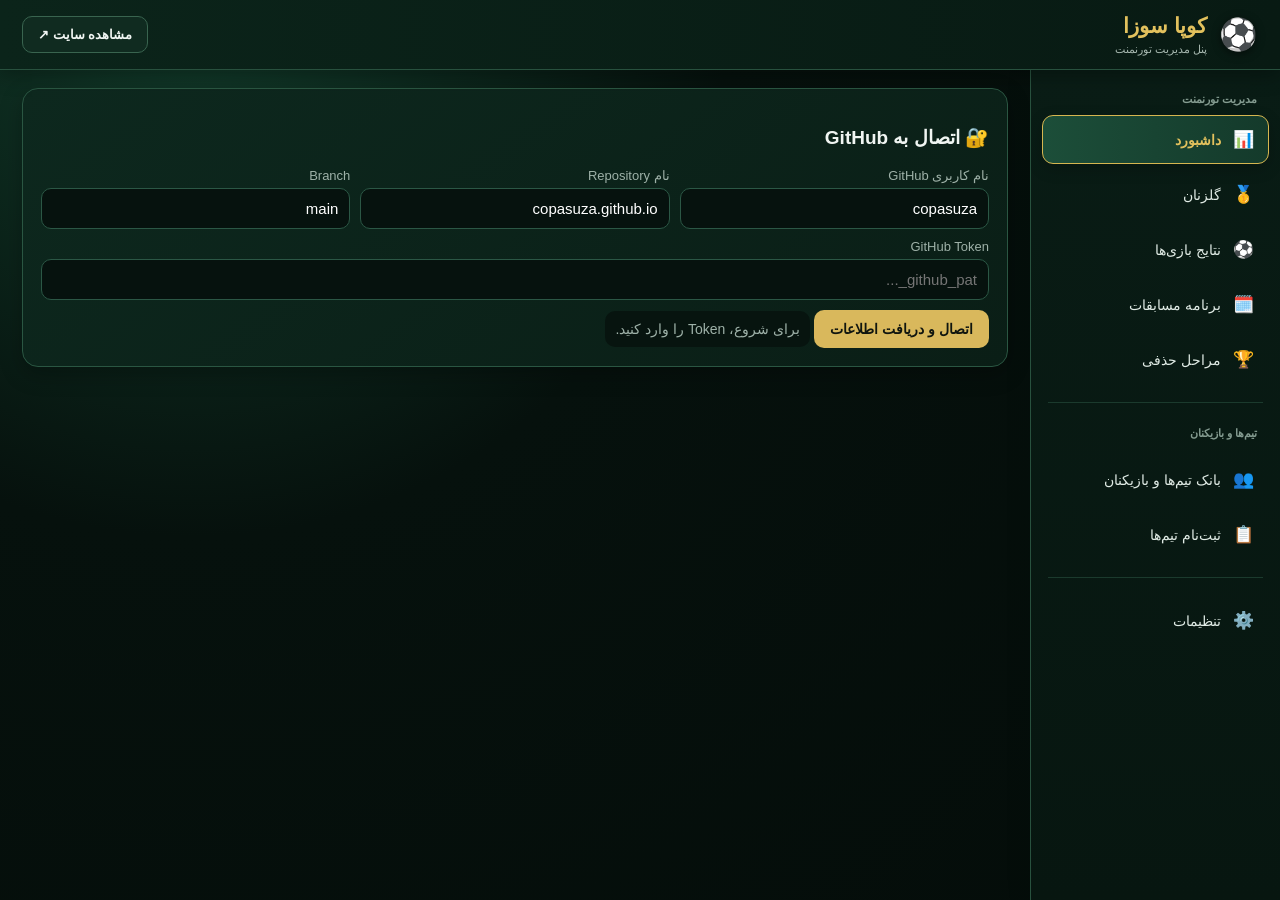
==== commit 35ef063a: "Make /admin open the main admin panel" ====
--- a/admin/index.html
+++ b/admin/index.html
@@ -1,396 +1,117 @@
-<!doctype html><html lang="fa" dir="rtl"><head><meta charset="utf-8"><meta name="viewport" content="width=device-width,initial-scale=1"><title>پنل مدیریت کوپا سوزا</title><style>body{margin:0;background:#071510;color:#edf3ef;font-family:Vazirmatn,Tahoma,sans-serif}.wrap{max-width:1150px;margin:auto;padding:20px}.card{background:#0b2119;border:1px solid #244b3a;border-radius:18px;padding:18px;margin-bottom:15px}.field label{display:block;color:#9eb1a8;font-size:12px;margin-bottom:5px}.field input,.field select,.field textarea{width:100%;background:#06120e;color:#fff;border:1px solid #2b5745;border-radius:10px;padding:10px;font:inherit;box-sizing:border-box}.btn{border:0;border-radius:10px;padding:10px 15px;font:inherit;font-weight:800;cursor:pointer;background:#d9b85c;color:#10150f}.btn.secondary{background:#163629;color:#eaf2ed;border:1px solid #315b48}.btn.danger{background:#5d2929;color:#fff}.top{display:flex;justify-content:space-between;gap:12px;align-items:center;margin-bottom:18px}.top h1{margin:0;color:#d9b85c;font-size:25px}.grid2{display:grid;grid-template-columns:repeat(2,1fr);gap:10px}.grid{display:grid;grid-template-columns:repeat(3,1fr);gap:10px}.tabs{display:flex;gap:8px;flex-wrap:wrap;margin-bottom:15px}.tab{background:#0b2119;color:#d9e5de;border:1px solid #244b3a;padding:9px 14px;border-radius:10px;cursor:pointer}.tab.active{background:#194a37;color:#d9b85c;border-color:#d9b85c}.panel{display:none}.panel.active{display:block}.hide{display:none}.status{padding:10px;border-radius:10px;background:#07140f;color:#9eb1a8;font-size:13px}.ok{color:#77d99a}.err{color:#ff8d8d}.small{font-size:11px;color:#90a49a}.notice{font-size:12px;line-height:1.8;color:#a9bab2}.matchrow,.ko-row{padding:14px 0;border-bottom:1px solid #18362a}.matchtop{display:grid;grid-template-columns:45px 1fr 1fr 75px 75px 110px auto;gap:7px;align-items:center}.matchextra,.ko-extra{display:grid;grid-template-columns:1fr 1fr;gap:10px;margin-top:10px}.teamstats,.ko-box{border:1px solid #1d4435;border-radius:10px;padding:10px;background:#06120e}.teamstats h4,.ko-box h4{margin:0 0 8px;color:#d9b85c;font-size:13px}.teamstatsgrid{display:grid;grid-template-columns:1fr 1fr;gap:8px}.matchrow textarea,.ko-row textarea{min-height:72px;resize:vertical}.matchlabel,.ko-label{font-size:11px;color:#90a49a;margin-bottom:4px}.matchhint,.ko-hint{font-size:11px;color:#90a49a;margin-top:5px}.ko-top{display:grid;grid-template-columns:80px 1fr 1fr 75px 75px 90px 90px auto;gap:7px;align-items:center}@media(max-width:800px){.grid,.grid2{grid-template-columns:1fr}.matchtop{grid-template-columns:38px 1fr 1fr 65px 65px 1fr}.matchextra,.ko-extra{grid-template-columns:1fr}.ko-top{grid-template-columns:55px 1fr 1fr 60px 60px 1fr}}.reg-table{width:100%;border-collapse:collapse;min-width:760px}.reg-table th,.reg-table td{padding:10px;border-bottom:1px solid #1d4435;text-align:right;vertical-align:middle}.reg-table th{color:#d9b85c;font-size:12px;background:#06120e}.reg-table td{font-size:13px}.reg-pill{display:inline-block;padding:5px 9px;border-radius:999px;background:#163629;border:1px solid #315b48;font-size:11px}.reg-actions{display:flex;gap:6px;flex-wrap:wrap}.reg-actions .btn{padding:7px 9px;font-size:11px}.reg-detail-grid{display:grid;grid-template-columns:repeat(2,1fr);gap:10px}.reg-box{background:#06120e;border:1px solid #1d4435;border-radius:12px;padding:12px}.reg-box h4{margin:0 0 9px;color:#d9b85c}.reg-players{width:100%;border-collapse:collapse}.reg-players td{padding:7px;border-bottom:1px solid #18362a}.reg-players td:first-child{width:45px;color:#d9b85c}.reg-edit-grid{display:grid;grid-template-columns:repeat(2,1fr);gap:10px}.reg-edit-players{width:100%;border-collapse:collapse}.reg-edit-players th,.reg-edit-players td{padding:7px;border-bottom:1px solid #18362a;text-align:right}.reg-edit-players input{width:100%;background:#06120e;color:#fff;border:1px solid #2b5745;border-radius:8px;padding:8px;box-sizing:border-box;font:inherit}@media(max-width:800px){.reg-edit-grid{grid-template-columns:1fr}}@media(max-width:800px){.reg-detail-grid{grid-template-columns:1fr}}.roster-add-team{display:flex;gap:8px;align-items:center}.roster-add-team input{min-width:0;flex:1}.roster-table{width:100%;border-collapse:collapse;min-width:680px}.roster-table th,.roster-table td{padding:8px;border-bottom:1px solid #1d4435;text-align:right}.roster-table th{color:#d9b85c;background:#06120e}.roster-table input{width:100%;background:#06120e;color:#fff;border:1px solid #2b5745;border-radius:8px;padding:8px;box-sizing:border-box;font:inherit}.player-picker{display:flex;flex-direction:column;gap:6px}.player-picker-row{display:grid;grid-template-columns:minmax(120px,1fr) auto auto auto;gap:5px;align-items:center}.player-picker-row select{min-width:0;width:100%;background:#06120e;color:#fff;border:1px solid #2b5745;border-radius:8px;padding:7px;font:inherit}.player-picker-row .btn{padding:6px 8px;font-size:11px}.player-picker textarea[readonly]{background:#081710;min-height:48px;color:#dbe8e0}@media(max-width:800px){.roster-add-team{align-items:stretch}.player-picker-row{grid-template-columns:1fr 1fr}.player-picker-row select{grid-column:1/-1}}</style></head><body><div class="wrap"><div class="top"><div><h1>⚽ پنل مدیریت کوپا سوزا</h1><div class="small">بدون Firebase — ذخیره مستقیم در GitHub</div></div><a class="btn secondary" href="../" target="_blank">مشاهده سایت</a></div><div class="card" id="authCard"><h3>🔐 اتصال به GitHub</h3><div class="grid"><div class="field"><label>نام کاربری GitHub</label><input id="owner" value="copasuza"></div><div class="field"><label>نام Repository</label><input id="repo" value="copasuza.github.io"></div><div class="field"><label>Branch</label><input id="branch" value="main"></div></div><div class="field" style="margin-top:10px"><label>GitHub Token</label><input id="token" type="password" placeholder="github_pat_..."></div><div style="margin-top:10px"><button class="btn" id="connect">اتصال و دریافت اطلاعات</button> <span class="status" id="status">برای شروع، Token را وارد کنید.</span></div></div><div id="app" class="hide"><div class="card"><div class="top"><div><h3>🏆 مسابقات</h3></div><button class="btn" id="addTournament">+ مسابقه جدید</button></div><div class="grid2"><div class="field"><label>مسابقه فعال</label><select id="tournamentSelect"></select></div><div class="field"><label>نام مسابقه</label><input id="tournamentName"></div><div class="field"><label>سال</label><input id="tournamentYear"></div><div class="field"><label>عنوان/دوره</label><input id="tournamentEdition"></div></div><div style="margin-top:10px"><button class="btn secondary" id="saveTournamentMeta">ذخیره مشخصات مسابقه</button> <button class="btn danger" id="deleteTournament">حذف مسابقه فعال</button><span class="status" id="tournamentStatus">—</span></div></div><div id="archiveLockBanner" class="status" style="display:none;margin-bottom:12px">🔒 کوپا سوزا ۲۰۲۶ آرشیو نهایی است؛ ویرایش نتایج، برنامه، گلزنان و مشخصات این دوره غیرفعال است.</div><div class="tabs"><button class="tab active" data-tab="dashboard">📊 داشبورد</button><button class="tab" data-tab="matches">نتایج بازی‌ها</button><button class="tab" data-tab="schedule">برنامه</button><button class="tab" data-tab="scorers">گلزنان</button><button class="tab" data-tab="knockout">🏆 حذفی</button><button class="tab" data-tab="players">👥 بانک تیم‌ها و بازیکنان</button><button class="tab" data-tab="settings">تنظیمات</button></div><div class="panel active" id="panel-dashboard"><div class="card"><div class="top"><div><h3>📊 داشبورد مدیریت</h3><div class="small">مرکز مدیریت تورنمنت‌ها — آرشیو کوپا سوزا ۲۰۲۶ فقط‌خواندنی است</div></div><button class="btn secondary" id="refreshDashboard">↻ بروزرسانی</button></div><div class="grid"><div class="card" style="margin:0"><div class="small">تعداد تیم‌ها</div><div id="dashTeams" style="font-size:28px;font-weight:900;color:#d9b85c">۰</div></div><div class="card" style="margin:0"><div class="small">تعداد بازی‌ها</div><div id="dashMatches" style="font-size:28px;font-weight:900;color:#d9b85c">۰</div></div><div class="card" style="margin:0"><div class="small">تعداد گل‌ها</div><div id="dashGoals" style="font-size:28px;font-weight:900;color:#77d99a">۰</div></div></div><div class="grid2" style="margin-top:12px"><div class="card" style="margin:0"><h4 style="color:#d9b85c">مراحل ثبت‌شده</h4><div id="dashStages" class="notice"></div></div><div class="card" style="margin:0"><h4 style="color:#d9b85c">وضعیت داده</h4><div id="dashDataStatus" class="notice">—</div></div></div><div class="card" style="margin-top:12px"><div class="top"><div><h4 style="color:#d9b85c;margin:0">🧪 بررسی آمادگی انتشار</h4><div class="small">قبل از انتشار، ایرادهای رایج تیم‌ها، برنامه و نتایج را بررسی کن. این بررسی چیزی را ذخیره یا منتشر نمی‌کند.</div></div><button class="btn secondary" id="runPublishCheck" type="button">بررسی تورنمنت</button></div><div id="publishCheckResult" class="notice">برای دیدن گزارش، روی «بررسی تورنمنت» بزن.</div></div><div class="card" style="margin-top:12px"><h4 style="color:#d9b85c">📋 جدول رده‌بندی گروهی تورنمنت فعال</h4><div class="small">این جدول فقط از نتایج مرحله گروهی همین تورنمنت محاسبه می‌شود و در آرشیو ۲۰۲۶ فقط برای مشاهده است.</div><div id="dashStandings" style="overflow:auto;margin-top:8px"></div></div><div class="grid2" style="margin-top:12px"><div class="card" style="margin:0"><h4 style="color:#d9b85c">🥇 گلزنان برتر همین تورنمنت</h4><div id="dashScorers" style="overflow:auto"></div></div><div class="card" style="margin:0"><h4 style="color:#d9b85c">🟨 کارت‌های انضباطی همین تورنمنت</h4><div id="dashCards" style="overflow:auto"></div></div></div></div></div><div class="panel" id="panel-matches"><div class="card"><div class="top"><h3>⚽ نتایج</h3><button class="btn" id="addMatch">+ افزودن بازی</button></div><div id="matchesList"></div></div></div><div class="panel" id="panel-schedule"><div class="card"><div class="top"><h3>🗓️ برنامه</h3><button class="btn" id="addSchedule">+ افزودن برنامه</button></div><div id="scheduleList"></div></div></div><div class="panel" id="panel-scorers"><div class="card"><div class="top"><h3>🥇 جدول گلزنان</h3><button class="btn" id="addScorer">+ افزودن گلزن</button></div><div id="scorersList"></div></div></div><div class="panel" id="panel-knockout"><div class="card"><div class="top"><h3>🏆 نتایج مرحله حذفی</h3><div><button class="btn" id="addQF">+ یک‌چهارم</button> <button class="btn secondary" id="addSF">+ نیمه‌نهایی</button> <button class="btn secondary" id="addFinal">+ فینال</button></div></div><div id="knockoutMatchesList"></div></div><div class="card"><h3>🏆 برندگان حذفی</h3><div class="grid2"><div class="field"><label>برنده یک‌چهارم ۱</label><select id="qf1"></select></div><div class="field"><label>برنده یک‌چهارم ۲</label><select id="qf2"></select></div><div class="field"><label>برنده یک‌چهارم ۳</label><select id="qf3"></select></div><div class="field"><label>برنده یک‌چهارم ۴</label><select id="qf4"></select></div><div class="field"><label>برنده نیمه‌نهایی ۱</label><select id="sfwin1"></select></div><div class="field"><label>برنده نیمه‌نهایی ۲</label><select id="sfwin2"></select></div><div class="field"><label>قهرمان</label><select id="champion"></select></div></div></div></div><div class="panel" id="panel-players">
-  <div class="card" id="rosterBulkCard" style="border:2px solid #d9b85c">
-    <div class="top"><div><h3>➕ افزودن گروهی بازیکنان</h3><div class="small">اول تیم را در کارت «بانک اطلاعات تیم‌ها و بازیکنان» انتخاب کن، بعد نام‌ها را اینجا بچسبان.</div></div><span class="reg-pill">ورود سریع اسامی</span></div>
-    <div class="field"><label>فهرست بازیکنان — هر نام در یک خط</label><textarea id="rosterBulkNames" rows="6" placeholder="مثلاً:\nعلی احمدی\nمحمد رضایی\nحسین محمدی"></textarea></div>
-    <div style="margin-top:10px;display:flex;gap:10px;align-items:center;flex-wrap:wrap"><button class="btn" type="button" id="rosterBulkAdd">افزودن اسامی به تیم انتخاب‌شده</button><span class="status" id="rosterBulkStatus">نام‌های تکراری اضافه نمی‌شوند.</span></div>
-    <div class="notice" style="margin-top:8px">اسامی ابتدا به جدول اضافه می‌شوند. برای ثبت دائمی، بعد از بررسی روی «ذخیره بانک در GitHub» بزن.</div>
-  </div>
-  <div class="card">
-    <div class="top">
-      <div><h3>👥 بانک اطلاعات تیم‌ها و بازیکنان</h3><div class="small">نام‌ها را یک بار ثبت کن تا در نتایج، گلزنان و کارت‌ها از فهرست انتخاب شوند.</div></div>
-      <span class="status" id="rosterCounts">—</span>
+<!doctype html>
+<html lang="fa" dir="rtl">
+<head>
+<meta charset="utf-8">
+<meta name="viewport" content="width=device-width,initial-scale=1">
+<title>پنل مدیریتی کوپا سوزا</title>
+<style>
+:root{--bg:#06110d;--side:#081a13;--card:#0c241b;--line:#28513e;--gold:#e2c15d;--text:#f3f7f4;--muted:#a7b8b0;--active:#1b4d39;--soft:#102b20}
+*{box-sizing:border-box}body{margin:0;background:radial-gradient(circle at 15% 0%,#123c2b 0,#06110d 38%,#040c09 100%);color:var(--text);font-family:Tahoma,Vazirmatn,sans-serif;height:100vh;height:100dvh;overflow:hidden}.shell{height:100vh;height:100dvh;display:flex;flex-direction:column}.head{height:70px;flex:0 0 70px;background:linear-gradient(90deg,#0b241a,#081a13);border-bottom:1px solid var(--line);display:flex;align-items:center;justify-content:space-between;padding:0 22px;position:relative;z-index:5;box-shadow:0 4px 20px #0005}.brand{display:flex;align-items:center;gap:12px}.brand .ball{font-size:31px;filter:drop-shadow(0 2px 4px #0008)}.brand strong{color:var(--gold);font-size:21px}.brand small{display:block;color:var(--muted);font-size:11px;margin-top:5px}.head-actions{display:flex;gap:9px;align-items:center}.view{display:inline-flex;align-items:center;text-decoration:none;color:#f1f6f3;background:var(--soft);border:1px solid #39644f;padding:10px 15px;border-radius:10px;font-weight:700;font-size:13px;transition:.2s}.view:hover{background:#17402f;border-color:var(--gold)}.toggle{display:none;border:1px solid var(--line);background:#10291f;color:var(--gold);border-radius:10px;padding:8px 11px;font-size:19px}.body{display:flex;min-height:0;flex:1}.side{width:250px;flex:0 0 250px;background:linear-gradient(180deg,#091c15,#071610);border-left:1px solid var(--line);padding:17px 11px;overflow:auto;box-shadow:8px 0 30px #0003}.side-title{color:#849b90;font-size:11px;font-weight:700;padding:6px 12px 9px}.nav{display:flex;flex-direction:column;gap:6px}.nav button{border:1px solid transparent;background:transparent;color:#e0ebe5;text-align:right;padding:13px 14px;border-radius:11px;font:inherit;font-size:14px;cursor:pointer;display:flex;align-items:center;gap:11px;transition:.18s}.nav button span{font-size:17px;width:22px;text-align:center}.nav button:hover{background:#102b20;border-color:#244936}.nav button.active{background:linear-gradient(90deg,#1c4e39,#143a2b);border-color:#d6b650;color:var(--gold);font-weight:800;box-shadow:0 5px 16px #0003}.divider{height:1px;background:#1b3a2d;margin:12px 6px}.content{min-width:0;flex:1;position:relative;background:transparent}iframe{border:0;width:100%;height:100%;display:block;background:transparent}.mobile-shade{display:none}
+@media(max-width:800px){.head{height:62px;flex-basis:62px;padding:0 12px}.toggle{display:block}.head .view{display:none}.side{position:absolute;z-index:20;right:0;top:62px;bottom:0;width:270px;transform:translateX(105%);transition:.22s;box-shadow:-12px 0 40px #0009}.side.open{transform:translateX(0)}.mobile-shade{position:absolute;inset:62px 0 0;background:#0009;z-index:19}.mobile-shade.show{display:block}.brand strong{font-size:17px}.brand small{font-size:10px}}
+</style>
+</head>
+<body>
+<div class="shell">
+<header class="head">
+  <div class="brand"><span class="ball">⚽</span><div><strong>کوپا سوزا</strong><small>پنل مدیریت تورنمنت</small></div></div>
+  <div class="head-actions"><a class="view" href="../" target="_blank">مشاهده سایت ↗</a><button class="toggle" id="menuToggle">☰</button></div>
+</header>
+<div class="body">
+  <aside class="side" id="side">
+    <div class="side-title">مدیریت تورنمنت</div>
+    <div class="nav">
+      <button data-tab="dashboard" class="active"><span>📊</span> داشبورد</button>
+      <button data-tab="scorers"><span>🥇</span> گلزنان</button>
+      <button data-tab="matches"><span>⚽</span> نتایج بازی‌ها</button>
+      <button data-tab="schedule"><span>🗓️</span> برنامه مسابقات</button>
+      <button data-tab="knockout"><span>🏆</span> مراحل حذفی</button>
+      <div class="divider"></div>
+      <div class="side-title">تیم‌ها و بازیکنان</div>
+      <button data-tab="players"><span>👥</span> بانک تیم‌ها و بازیکنان</button>
+      <button data-section="registration"><span>📋</span> ثبت‌نام تیم‌ها</button>
+      <div class="divider"></div>
+      <button data-tab="settings"><span>⚙️</span> تنظیمات</button>
     </div>
-    <div class="grid2">
-      <div class="field"><label>تیم موردنظر در تورنمنت فعال</label><select id="rosterTeamSelect"></select></div>
-      <div class="field"><label>افزودن تیم جدید به بانک کلی</label><div class="roster-add-team"><input id="rosterNewTeamName" placeholder="نام دقیق تیم"><button class="btn" id="rosterAddTeam" type="button">+ افزودن تیم</button></div></div>
-    </div>
-    <div class="field" style="margin-top:10px"><label>انتخاب تیم از بانک کلی برای افزودن به تورنمنت فعال</label><select id="rosterBankTeamSelect"></select></div>
-    <div class="notice" style="margin-top:10px">فهرست این بخش فقط تیم‌های تورنمنت فعال را نشان می‌دهد. فهرست اولیه بازیکنان از نام‌هایی ساخته شده که قبلاً در گلزنان و کارت‌های مسابقات ثبت شده‌اند؛ این فهرست ممکن است کامل نباشد. فهرست رسمی هر تیم را بررسی و تکمیل کن. اطلاعات مسابقات قبلی حفظ می‌شود.</div><div style="margin-top:10px"><button class="btn secondary" id="rosterAddTeamToTournament" type="button">➕ افزودن تیم انتخاب‌شده به تورنمنت فعال</button><span class="small" style="margin-right:8px">این گزینه برای تورنمنت‌های جدید است؛ آرشیو ۲۰۲۶ قفل است.</span></div>
-<div class="grid2" style="margin-top:12px">
-      <div class="field"><label>اصلاح نام تیم انتخابی</label><div class="roster-add-team"><input id="rosterRenameTeamName" placeholder="نام صحیح تیم"><button class="btn secondary" id="rosterRenameTeam" type="button">تغییر نام</button></div></div>
-      <div class="field"><label>حذف تیم</label><button class="btn danger" id="rosterDeleteTeam" type="button">حذف تیم انتخابی</button><div class="small">حذف فقط وقتی ممکن است که تیم در بازی، برنامه یا جدول گلزنان استفاده نشده باشد.</div></div>
-    </div>
-  </div>
-  <div class="card">
-    <div class="top"><div><h3 id="rosterCurrentTitle">بازیکنان تیم</h3><div class="small">نام بازیکن الزامی است؛ شماره پیراهن اختیاری است. نام پدر یا اطلاعات خصوصی در این بانک ثبت نمی‌شود.</div></div><button class="btn" id="rosterAddPlayer" type="button">+ افزودن بازیکن</button></div>
-    <div id="rosterTableWrap"></div>
-    <div style="margin-top:12px;display:flex;gap:8px;align-items:center;flex-wrap:wrap"><button class="btn" id="rosterSave" type="button">💾 ذخیره بانک در GitHub</button><span class="status" id="rosterSaveStatus">تغییرات تا زمان ذخیره فقط در این صفحه هستند.</span></div>
-  </div>
+  </aside>
+  <div class="mobile-shade" id="shade"></div>
+  <main class="content"><iframe id="legacy" src="app.html?v=20261022-scoreselect3" title="پنل مدیریت کوپا سوزا"></iframe></main>
 </div>
-<div class="panel" id="panel-settings"><div class="card"><h3>⚙️ اطلاعات مسابقات</h3><div class="field"><label>قانون انضباطی</label><input id="disciplineRule"></div><div style="margin-top:12px"><button class="btn" id="save">💾 ذخیره در GitHub</button> <button class="btn secondary" id="reload">↻ دریافت دوباره</button> <button class="btn secondary" id="export">دانلود نسخه JSON</button></div><div class="status" id="saveStatus" style="margin-top:10px">هنوز تغییری ذخیره نشده.</div></div></div></div></div><script>const $=id=>document.getElementById(id);let data=null,sha=null,rootData=null,currentTournamentId=null,rosterDb=null,rosterSha=null;try{const saved=JSON.parse(localStorage.getItem('copaSuzaAdminConfig')||'{}');if(saved.owner)$('owner').value=saved.owner;if(saved.repo)$('repo').value=saved.repo;if(saved.branch)$('branch').value=saved.branch;if(saved.token)$('token').value=saved.token}catch(e){}const fa=n=>String(n??'').replace(/\d/g,d=>'۰۱۲۳۴۵۶۷۸۹'[d]);const TEAM_FALLBACK=['اتحاد خلور','شهدای تنگه هرمز','چمران لاتیدان','غارکی سوزا','فانوس یاسوج','حرا مارین','آذرخش گیاهدان','میناب ۱۶۸','صحرا دفاری','متو ماهیان رمچاه','فجر مبین رمچاه','ستارگان افغان','امید درگهان','شاهین سوزا','سلمان جنوب','جوانان سوزا'];function esc(s){return String(s??'').replace(/&/g,'&amp;').replace(/</g,'&lt;').replace(/>/g,'&gt;').replace(/"/g,'&quot;').replace(/'/g,'&#39;')}function teamList(){const raw=Array.isArray(data?.teams)?data.teams:[];const names=raw.map(x=>typeof x==='string'?x:(x&&x.name)||'').filter(Boolean);return Array.from(new Set(names))}function teamSelect(k,current){const val=String(current??'');let opts='<option value="">انتخاب تیم</option>'+teamList().map(t=>`<option value="${esc(t)}" ${t===val?'selected':''}>${esc(t)}</option>`).join('');return `<select data-k="${k}">${opts}</select>`}function apiBase(){return `https://api.github.com/repos/${encodeURIComponent($('owner').value.trim())}/${encodeURIComponent($('repo').value.trim())}`}function headers(){return {'Accept':'application/vnd.github+json','Authorization':'Bearer '+$('token').value.trim(),'X-GitHub-Api-Version':'2022-11-28','Content-Type':'application/json'}}async function getFile(){
-  const branch=encodeURIComponent($('branch').value.trim());
-  const eventResponse=await fetch(apiBase()+'/contents/copa-data.json?ref='+branch,{headers:headers()});
-  if(!eventResponse.ok) throw new Error('دریافت فایل داده مسابقات ناموفق بود: '+eventResponse.status);
-  const eventFile=await eventResponse.json();sha=eventFile.sha;
-  const eventText=decodeURIComponent(escape(atob(eventFile.content.replace(/\n/g,''))));
-  const loaded=JSON.parse(eventText);
-  rootData=Array.isArray(loaded.tournaments)?loaded:{schemaVersion:2,tournaments:[Object.assign({id:'copa-suza-2026',name:'کوپا سوزا',year:'۲۰۲۶',edition:'آرشیو نهایی'},loaded)]};
-  if(!Array.isArray(rootData.tournaments))rootData.tournaments=[];
-  const rosterResponse=await fetch(apiBase()+'/contents/team-database.json?ref='+branch,{headers:headers()});
-  if(!rosterResponse.ok)throw new Error('فایل مستقل بانک تیم‌ها پیدا نشد؛ فایل team-database.json را در ریشه مخزن هم قرار بده. خطا: '+rosterResponse.status);
-  const rosterFile=await rosterResponse.json();rosterSha=rosterFile.sha;
-  const rosterText=decodeURIComponent(escape(atob(rosterFile.content.replace(/\n/g,''))));rosterDb=JSON.parse(rosterText);ensureRosterData();
-  currentTournamentId=currentTournamentId&&rootData.tournaments.some(t=>t.id===currentTournamentId)?currentTournamentId:(rootData.tournaments.find(t=>t.id==='copa-suza-2026')?.id||rootData.tournaments[0]?.id||null);
-  data=rootData.tournaments.find(t=>t.id===currentTournamentId)||rootData.tournaments[0]||null;
-  if(!data)throw new Error('هیچ تورنمنتی در فایل copa-data.json وجود ندارد.');
-  if(!Array.isArray(data.matches))data.matches=[];
-  if(!isArchivedTournament(data)){(data.matches||[]).forEach(m=>{m.homeYellowPlayers=m.homeYellowPlayers??'';m.homeRedPlayers=m.homeRedPlayers??'';m.awayYellowPlayers=m.awayYellowPlayers??'';m.awayRedPlayers=m.awayRedPlayers??'';if(m.homeYellowCount===undefined)m.homeYellowCount=m.yellowCount??null;if(m.awayYellowCount===undefined)m.awayYellowCount=null;if(m.homeRedCount===undefined)m.homeRedCount=m.redCount??null;if(m.awayRedCount===undefined)m.awayRedCount=null;});}
-  renderTournamentManager();
+</div>
+<script>
+const frame=document.getElementById('legacy'),side=document.getElementById('side'),toggle=document.getElementById('menuToggle'),shade=document.getElementById('shade');
+function closeMenu(){side.classList.remove('open');shade.classList.remove('show')}
+toggle.onclick=()=>{side.classList.toggle('open');shade.classList.toggle('show')};shade.onclick=closeMenu;
+function enhanceLegacy(){
+ const d=frame.contentDocument;if(!d)return;
+ d.querySelectorAll('.tabs').forEach(x=>x.style.display='none');
+ d.body.style.overflow='auto';d.body.style.background='transparent';d.body.style.fontFamily='Tahoma,Vazirmatn,sans-serif';d.body.style.fontSize='15px';
+ const style=d.createElement('style');
+ style.textContent=`
+   .wrap{max-width:none!important;padding:18px 22px!important}
+   .card{background:linear-gradient(145deg,#0d281e,#0a1e16)!important;border-color:#2a5642!important;border-radius:16px!important;box-shadow:0 7px 22px #0004!important}
+   .card h3{font-size:19px!important;color:#f0f5f2}
+   .card h4{font-size:15px!important}
+   .small{font-size:12px!important;color:#a7b8b0!important}
+   .notice,.status{font-size:14px!important;line-height:1.9!important}
+   .field label,.matchlabel,.ko-label{font-size:13px!important}
+   .field input,.field select,.field textarea{font-size:15px!important;padding:11px!important}
+   .btn{font-size:14px!important;padding:11px 16px!important}
+   .matchrow{padding:16px 0 20px!important;margin-bottom:14px!important;border:1px solid #28513e!important;border-radius:14px!important;background:#0a2017!important;box-shadow:0 4px 14px #0003!important}
+   .matchrow>*{margin-left:14px!important;margin-right:14px!important}
+   .matchtop{font-size:14px!important;gap:9px!important}
+   .matchextra{gap:12px!important;margin-top:14px!important}
+   .matchhint,.ko-hint{font-size:13px!important}
+   .reg-table th{font-size:13px!important}.reg-table td{font-size:14px!important}
+   .roster-table th,.roster-table td{font-size:14px!important}
+   .player-picker-row select{font-size:14px!important}
+   .matchrow .scorers,.matchrow [class*="scorer"],.matchrow [id*="scorer"],.matchrow [id*="goal"]{order:-10}
+   .matchrow .cards,.matchrow [class*="card"],.matchrow [id*="card"],.matchrow [class*="yellow"],.matchrow [class*="red"]{order:20}
+   @media(max-width:800px){.matchtop{grid-template-columns:1fr 1fr!important}.matchextra{grid-template-columns:1fr!important}.matchrow>*{margin-left:10px!important;margin-right:10px!important}}
+ `;
+ d.head.appendChild(style);
+ const wrap=d.querySelector('.wrap');if(wrap){wrap.style.maxWidth='none';wrap.style.padding='18px 22px'}
+ const oldTop=d.querySelector('.wrap > .top');if(oldTop)oldTop.style.display='none';
+ function tidyMatches(){
+   d.querySelectorAll('.matchrow').forEach(row=>{
+     const boxes=[...row.children];
+     const scoreBoxes=boxes.filter(el=>/گلزن|گلزنان|scorer|goal/i.test(el.textContent||''));
+     const cardBoxes=boxes.filter(el=>/کارت|زرد|قرمز|card|yellow|red/i.test(el.textContent||''));
+     scoreBoxes.forEach(el=>{el.style.order='-10'});
+     cardBoxes.forEach(el=>{el.style.order='20'});
+   });
+ }
+ function bindMatchSaveButtons(){
+   d.querySelectorAll('button').forEach(btn=>{
+     if(!/ثبت\s*مسابقه/.test(btn.textContent||''))return;
+     if(btn.classList.contains('match-save'))return;
+     if(btn.dataset.copaSaveBound)return;
+     btn.dataset.copaSaveBound='1';
+     btn.addEventListener('click',function(e){
+       e.preventDefault();
+       e.stopImmediatePropagation();
+       const win=d.defaultView;
+       if(win && typeof win.saveToGitHub==='function'){
+         const status=d.getElementById('status')||d.getElementById('tournamentStatus');
+         win.saveToGitHub(status,'ثبت مسابقه');
+       }else{
+         const saveBtn=d.getElementById('save');
+         if(saveBtn)saveBtn.click();
+       }
+     },true);
+   });
+ }
+ document.querySelectorAll('.nav button[data-tab]').forEach(btn=>{
+   btn.onclick=()=>{const target=d.querySelector('.tab[data-tab="'+btn.dataset.tab+'"]');if(target){target.click();setActive(btn);closeMenu();}}
+ });
+ document.querySelectorAll('.nav button[data-section]').forEach(btn=>{btn.onclick=()=>{const el=d.getElementById('registrationList')||d.getElementById('registrationsList');if(el)el.scrollIntoView({behavior:'smooth'});closeMenu()}});
+ const observer=new MutationObserver(()=>{syncActive();tidyMatches();bindMatchSaveButtons()});const tabs=d.querySelector('.tabs');if(tabs)observer.observe(tabs,{subtree:true,childList:true,attributes:true,attributeFilter:['class']});
+ const list=d.getElementById('matchesList');if(list){new MutationObserver(()=>{tidyMatches();bindMatchSaveButtons()}).observe(list,{subtree:true,childList:true});}
+ bindMatchSaveButtons();
+ tidyMatches();syncActive();
 }
-function isArchivedTournament(t){return !!t&&t.id==='copa-suza-2026';}
-function isArchiveSelected(){return isArchivedTournament(data);}
-function applyArchiveLock(){
-  const locked=isArchiveSelected();const banner=$('archiveLockBanner');if(banner)banner.style.display=locked?'block':'none';
-  ['tournamentName','tournamentYear','tournamentEdition','saveTournamentMeta','deleteTournament','disciplineRule','save','addMatch','addQF','addSF','addFinal','addSchedule','addScorer'].forEach(function(id){const el=$(id);if(el)el.disabled=locked;});
-  ['panel-matches','panel-schedule','panel-scorers','panel-knockout'].forEach(function(id){const panel=$(id);if(panel)panel.querySelectorAll('input,select,textarea,button.del').forEach(function(el){el.disabled=locked;});});
-  const add=$('rosterAddTeamToTournament');if(add)add.disabled=locked;
-}
-function addSelectedBankTeamToTournament(){
-  if(isArchiveSelected()){$('rosterSaveStatus').textContent='آرشیو کوپا سوزا ۲۰۲۶ قفل است؛ ابتدا یک تورنمنت جدید بساز و انتخاب کن.';return;}
-  const team=$('rosterBankTeamSelect').value;if(!team){$('rosterSaveStatus').textContent='ابتدا یک تیم از بانک کلی انتخاب کن.';return;}
-  if(!Array.isArray(data.teams))data.teams=[];const names=data.teams.map(function(t){return typeof t==='string'?t:(t&&t.name)||'';});
-  if(names.indexOf(team)!==-1){$('rosterSaveStatus').textContent='این تیم از قبل در تورنمنت فعال وجود دارد.';return;}
-  data.teams.push(team);renderTournamentManager();renderRosterManager();$('rosterTeamSelect').value=team;renderRosterManager();$('rosterSaveStatus').textContent='✅ تیم به تورنمنت فعال اضافه شد. برای ذخیره، از تنظیمات روی «ذخیره در GitHub» بزن.';
-}
-function renderTournamentManager(){$('tournamentSelect').innerHTML=rootData.tournaments.map(t=>`<option value="${esc(t.id)}">${esc(t.name||t.title||t.id)} ${esc(t.year||'')}</option>`).join('');$('tournamentSelect').value=currentTournamentId;$('tournamentName').value=data.name||data.title||'';$('tournamentYear').value=data.year||'';$('tournamentEdition').value=data.edition||'';$('disciplineRule').value=data.disciplineRule||'';$('app').classList.remove('hide');render()}function switchTournament(id){currentTournamentId=id;data=rootData.tournaments.find(t=>t.id===id)||rootData.tournaments[0];renderTournamentManager()}function renderDashboard(){
-  if(!data)return;
-  const matches=Array.isArray(data.matches)?data.matches:[];
-  const teams=teamList();
-  const goals=matches.reduce((sum,m)=>sum+(Number(m.homeScore)||0)+(Number(m.awayScore)||0),0);
-  const counts={group:0,qf:0,sf:0,final:0};
-  matches.forEach(function(m){if(counts[m.stage]!==undefined)counts[m.stage]++;});
-  $('dashTeams').textContent=fa(teams.length);
-  $('dashMatches').textContent=fa(matches.length);
-  $('dashGoals').textContent=fa(goals);
-  $('dashStages').innerHTML='گروهی: <b>'+fa(counts.group)+'</b> بازی<br>یک‌چهارم: <b>'+fa(counts.qf)+'</b> بازی<br>نیمه‌نهایی: <b>'+fa(counts.sf)+'</b> بازی<br>فینال: <b>'+fa(counts.final)+'</b> بازی';
-  $('dashDataStatus').innerHTML='فایل داده: <b>copa-data.json</b><br>تورنمنت فعال: <b>'+esc(data.name||data.title||'—')+'</b><br>شناسه تورنمنت: <b>'+esc(data.id||'—')+'</b><br>آخرین بروزرسانی: <b>'+esc(rootData.updatedAt||'—')+'</b>';
-  const tableStyle='width:100%;border-collapse:collapse;min-width:480px';
-  const thStyle='padding:7px;text-align:right;border-bottom:1px solid #315b48;color:#d9b85c;white-space:nowrap';
-  const tdStyle='padding:7px;text-align:right;border-bottom:1px solid #18362a;white-space:nowrap';
-  const standings={};
-  teams.forEach(function(team){standings[team]={team:team,p:0,w:0,d:0,l:0,gf:0,ga:0,pts:0};});
-  matches.filter(function(m){return (m.stage||'group')==='group'&&m.home&&m.away&&m.homeScore!==null&&m.homeScore!==undefined&&m.awayScore!==null&&m.awayScore!==undefined&&m.homeScore!==''&&m.awayScore!=='';}).forEach(function(m){
-    [m.home,m.away].forEach(function(team){if(!standings[team])standings[team]={team:team,p:0,w:0,d:0,l:0,gf:0,ga:0,pts:0};});
-    const h=standings[m.home],a=standings[m.away],hs=Number(m.homeScore)||0,as=Number(m.awayScore)||0;
-    h.p++;a.p++;h.gf+=hs;h.ga+=as;a.gf+=as;a.ga+=hs;
-    if(hs>as){h.w++;h.pts+=3;a.l++;}else if(hs<as){a.w++;a.pts+=3;h.l++;}else{h.d++;a.d++;h.pts++;a.pts++;}
-  });
-  const rows=Object.values(standings).sort(function(a,b){return b.pts-a.pts||(b.gf-b.ga)-(a.gf-a.ga)||b.gf-a.gf||a.team.localeCompare(b.team,'fa');});
-  $('dashStandings').innerHTML=rows.length?'<table style="'+tableStyle+'"><thead><tr>'+['#','تیم','بازی','برد','مساوی','باخت','گل زده','گل خورده','تفاضل','امتیاز'].map(function(x){return '<th style="'+thStyle+'">'+x+'</th>';}).join('')+'</tr></thead><tbody>'+rows.map(function(x,i){return '<tr><td style="'+tdStyle+'">'+fa(i+1)+'</td><td style="'+tdStyle+'">'+esc(x.team)+'</td><td style="'+tdStyle+'">'+fa(x.p)+'</td><td style="'+tdStyle+'">'+fa(x.w)+'</td><td style="'+tdStyle+'">'+fa(x.d)+'</td><td style="'+tdStyle+'">'+fa(x.l)+'</td><td style="'+tdStyle+'">'+fa(x.gf)+'</td><td style="'+tdStyle+'">'+fa(x.ga)+'</td><td style="'+tdStyle+'">'+fa(x.gf-x.ga)+'</td><td style="'+tdStyle+'"><b>'+fa(x.pts)+'</b></td></tr>';}).join('')+'</tbody></table>':'<div class="notice">هنوز نتیجه کامل و قابل محاسبه‌ای برای مرحله گروهی ثبت نشده است.</div>';
-  let scorerRows=[];
-  if(Array.isArray(data.scorers)&&data.scorers.length){
-    scorerRows=data.scorers.map(function(x){return {name:String(x.name||'').trim(),team:String(x.team||''),goals:Number(x.goals)||0};}).filter(function(x){return x.name&&x.goals>0;});
-  }else{
-    const totals={};
-    matches.forEach(function(m){
-      [['homeScorers',m.home],['awayScorers',m.away]].forEach(function(pair){
-        cardNames(m[pair[0]]).forEach(function(name){
-          if(/گل\s*بخودی|گل به خودی|own\s*goal/i.test(name))return;
-          const key=name.trim()+'||'+pair[1];
-          if(!totals[key])totals[key]={name:name.trim(),team:pair[1]||'',goals:0};
-          totals[key].goals++;
-        });
-      });
-    });
-    scorerRows=Object.values(totals);
-  }
-  scorerRows.sort(function(a,b){return b.goals-a.goals||a.name.localeCompare(b.name,'fa');});
-  $('dashScorers').innerHTML=scorerRows.length?'<table style="'+tableStyle+'"><thead><tr><th style="'+thStyle+'">بازیکن</th><th style="'+thStyle+'">تیم</th><th style="'+thStyle+'">گل</th></tr></thead><tbody>'+scorerRows.slice(0,8).map(function(x){return '<tr><td style="'+tdStyle+'">'+esc(x.name)+'</td><td style="'+tdStyle+'">'+esc(x.team)+'</td><td style="'+tdStyle+'"><b>'+fa(x.goals)+'</b></td></tr>';}).join('')+'</tbody></table>':'<div class="notice">هنوز گلزنی برای این تورنمنت ثبت نشده است.</div>';
-  const cardTotals={yellow:0,red:0};
-  matches.forEach(function(m){
-    [['yellow','homeYellowPlayers','homeYellowCount'],['red','homeRedPlayers','homeRedCount'],['yellow','awayYellowPlayers','awayYellowCount'],['red','awayRedPlayers','awayRedCount']].forEach(function(pair){
-      const listed=cardNames(m[pair[1]]).length;
-      const count=listed||Number(m[pair[2]])||0;
-      cardTotals[pair[0]]+=count;
-    });
-  });
-  $('dashCards').innerHTML='<table style="'+tableStyle+'"><tbody><tr><td style="'+tdStyle+'">🟨 کارت زرد</td><td style="'+tdStyle+'"><b>'+fa(cardTotals.yellow)+'</b></td></tr><tr><td style="'+tdStyle+'">🟥 کارت قرمز</td><td style="'+tdStyle+'"><b>'+fa(cardTotals.red)+'</b></td></tr></tbody></table><div class="small" style="margin-top:8px">آمار از اطلاعات کارت‌های ثبت‌شده در بازی‌های همین تورنمنت محاسبه می‌شود.</div>';
-}
-function runPublishReadinessCheck(){
-  const issues=[],warnings=[];
-  const name=String(data.name||data.title||'').trim();
-  const year=String(data.year||'').trim();
-  const teams=teamList();
-  const rawTeams=Array.isArray(data.teams)?data.teams:[];
-  const normalized=rawTeams.map(function(t){return String(typeof t==='string'?t:(t&&t.name)||'').trim();}).filter(Boolean);
-  const seen={};
-  normalized.forEach(function(t){const key=t.replace(/\s+/g,' ').toLocaleLowerCase();seen[key]=(seen[key]||0)+1;});
-  const duplicates=Object.keys(seen).filter(function(k){return seen[k]>1;});
-  if(!name)issues.push('نام تورنمنت ثبت نشده است.');
-  if(!year)warnings.push('سال تورنمنت وارد نشده است.');
-  if(teams.length<2)issues.push('برای تورنمنت کمتر از دو تیم ثبت شده است.');
-  if(duplicates.length)issues.push('نام تیم تکراری وجود دارد؛ تیم‌های تکراری را اصلاح کن.');
-  const teamSet=new Set(teams);
-  const matches=Array.isArray(data.matches)?data.matches:[];
-  let missingScores=0,invalidTeams=0,sameTeam=0,negativeScores=0,played=0;
-  matches.forEach(function(m){
-    if(!m.home||!m.away||!teamSet.has(m.home)||!teamSet.has(m.away))invalidTeams++;
-    if(m.home&&m.away&&m.home===m.away)sameTeam++;
-    const h=m.homeScore,a=m.awayScore;
-    const hs=h!==null&&h!==undefined&&String(h)!=='';
-    const as=a!==null&&a!==undefined&&String(a)!=='';
-    if(hs!==as)missingScores++;
-    if(hs&&as){played++;if(Number(h)<0||Number(a)<0)negativeScores++;}
-  });
-  if(invalidTeams)issues.push(invalidTeams+' بازی تیم خالی یا تیمی خارج از فهرست تورنمنت دارد.');
-  if(sameTeam)issues.push(sameTeam+' بازی با انتخاب یک تیم در هر دو طرف ثبت شده است.');
-  if(missingScores)issues.push(missingScores+' بازی فقط یک طرف نتیجه دارد؛ نتیجه را کامل کن یا هر دو گل را خالی بگذار.');
-  if(negativeScores)issues.push(negativeScores+' نتیجه با تعداد گل منفی ثبت شده است.');
-  if(!matches.length)warnings.push('هنوز هیچ بازی‌ای ثبت نشده است.');
-  if(matches.length&&played===0)warnings.push('هنوز نتیجه کامل‌شده‌ای برای بازی‌ها وجود ندارد.');
-  const schedule=Array.isArray(data.schedule)?data.schedule:[];
-  if(schedule.some(function(m){return !m.home||!m.away||!teamSet.has(m.home)||!teamSet.has(m.away)||m.home===m.away;}))warnings.push('برخی ردیف‌های برنامه نیاز به بررسی تیم‌ها دارند.');
-  const el=$('publishCheckResult');
-  const escIssues=issues.map(function(x){return '<li>'+esc(x)+'</li>';}).join('');
-  const escWarnings=warnings.map(function(x){return '<li>'+esc(x)+'</li>';}).join('');
-  let html='<div style="margin-bottom:8px"><b>تورنمنت:</b> '+esc(name||'بدون نام')+' · <b>تیم‌ها:</b> '+fa(teams.length)+' · <b>بازی‌ها:</b> '+fa(matches.length)+' · <b>نتایج کامل:</b> '+fa(played)+'</div>';
-  if(!issues.length&&!warnings.length)html+='<div style="color:#77d99a;font-weight:800">✅ بررسی اولیه موفق بود؛ ایراد واضحی در اطلاعات پیدا نشد.</div>';
-  if(issues.length)html+='<div style="color:#ff9999;font-weight:800">مواردی که باید اصلاح شوند</div><ul>'+escIssues+'</ul>';
-  if(warnings.length)html+='<div style="color:#e8cc77;font-weight:800">موارد پیشنهادی برای بررسی</div><ul>'+escWarnings+'</ul>';
-  if(isArchiveSelected())html+='<div style="margin-top:8px;color:#e8cc77">🔒 این تورنمنت آرشیو ۲۰۲۶ است و همچنان فقط‌خواندنی باقی می‌ماند.</div>';
-  el.innerHTML=html;
-}\nfunction render(){ensureRosterData();renderDashboard();renderMatches();renderSchedule();renderScorers();renderKnockoutMatches();populateWinnerSelects();renderRosterManager();applyArchiveLock()}function cardNames(v){return String(v||'').split(/\n|،|,/).map(x=>x.trim()).filter(Boolean)}function syncMatch(i,d){let m=data.matches[i];['home','away','homeScorers','awayScorers','homeYellowPlayers','homeRedPlayers','awayYellowPlayers','awayRedPlayers'].forEach(k=>m[k]=d.querySelector('[data-k='+k+']').value);['homeScore','awayScore'].forEach(k=>{let v=d.querySelector('[data-k='+k+']').value;m[k]=v===''?null:+v});m.stage=d.querySelector('[data-k=stage]').value;[['homeYellowCount','homeYellowPlayers'],['homeRedCount','homeRedPlayers'],['awayYellowCount','awayYellowPlayers'],['awayRedCount','awayRedPlayers']].forEach(([c,p])=>m[c]=cardNames(m[p]).length)}function renderMatches(){let el=$('matchesList');el.innerHTML='';(data.matches||[]).forEach((m,i)=>{let d=document.createElement('div');d.className='matchrow';d.innerHTML=`<div class="matchtop"><div>${fa(m.id)}</div>${teamSelect('home',m.home)}${teamSelect('away',m.away)}<input data-k=homeScore type=number value="${m.homeScore??''}" placeholder="گل"><input data-k=awayScore type=number value="${m.awayScore??''}" placeholder="گل"><select data-k=stage><option value=group>گروهی</option><option value=qf>یک‌چهارم</option><option value=sf>نیمه‌نهایی</option><option value=final>فینال</option></select><button class="btn danger del">حذف</button></div><div class="matchextra"><div class="teamstats"><h4>🟢 ${esc(m.home||'تیم اول')}</h4><div class="teamstatsgrid"><div><div class="matchlabel">🟨 کارت زرد</div><textarea data-k=homeYellowPlayers placeholder="نام بازیکن(ها)، هر نفر یک خط">${esc(m.homeYellowPlayers)}</textarea></div><div><div class="matchlabel">🟥 کارت قرمز</div><textarea data-k=homeRedPlayers placeholder="نام بازیکن(ها)، هر نفر یک خط">${esc(m.homeRedPlayers)}</textarea></div></div></div><div class="teamstats"><h4>🔵 ${esc(m.away||'تیم دوم')}</h4><div class="teamstatsgrid"><div><div class="matchlabel">🟨 کارت زرد</div><textarea data-k=awayYellowPlayers placeholder="نام بازیکن(ها)، هر نفر یک خط">${esc(m.awayYellowPlayers)}</textarea></div><div><div class="matchlabel">🟥 کارت قرمز</div><textarea data-k=awayRedPlayers placeholder="نام بازیکن(ها)، هر نفر یک خط">${esc(m.awayRedPlayers)}</textarea></div></div></div><div><div class="matchlabel">⚽ گلزنان تیم اول</div><textarea data-k=homeScorers>${esc(m.homeScorers||'')}</textarea></div><div><div class="matchlabel">⚽ گلزنان تیم دوم</div><textarea data-k=awayScorers>${esc(m.awayScorers||'')}</textarea></div></div><div class=matchhint>نام هر بازیکن اخطاری را در یک خط وارد کن.</div><div style="display:flex;gap:10px;align-items:center;flex-wrap:wrap;margin-top:12px"><button type="button" class="btn match-save">💾 ثبت مسابقه</button><span class="status match-save-status">تغییرات این بازی هنوز ذخیره نشده است.</span></div>`;d.querySelector('[data-k=stage]').value=m.stage||'group';d.querySelectorAll('input,select,textarea').forEach(x=>{x.oninput=()=>{syncMatch(i,d);const st=d.querySelector('.match-save-status');if(st)st.textContent='تغییرات ذخیره‌نشده است.'};x.onchange=()=>{syncMatch(i,d);const st=d.querySelector('.match-save-status');if(st)st.textContent='تغییرات ذخیره‌نشده است.'}});d.querySelector('.match-save').onclick=async function(){syncMatch(i,d);const activeIndex=rootData.tournaments.findIndex(function(t){return t.id===currentTournamentId;});if(activeIndex>=0)rootData.tournaments[activeIndex]=data;await saveToGitHub(d.querySelector('.match-save-status'),'ثبت نتیجه مسابقه شماره '+m.id)};d.querySelector('.del').onclick=()=>{data.matches.splice(i,1);renderMatches()};el.appendChild(d)})}function renderSchedule(){let el=$('scheduleList');el.innerHTML='';(data.schedule||[]).forEach((m,i)=>{let d=document.createElement('div');d.className='card';d.innerHTML=`<div class=grid2><div class=field><label>تاریخ نمایشی</label><input data-k=date value="${esc(m.date||'')}"></div><div class=field><label>ساعت</label><input data-k=time value="${esc(m.time||'')}"></div><div class=field><label>تیم اول</label>${teamSelect('home',m.home)}</div><div class=field><label>تیم دوم</label>${teamSelect('away',m.away)}</div><div class=field><label>زمان ISO</label><input data-k=iso value="${esc(m.iso||'')}"></div></div><button class="btn danger del">حذف</button>`;d.querySelectorAll('input,select').forEach(x=>{x.oninput=()=>data.schedule[i][x.dataset.k]=x.value;x.onchange=()=>data.schedule[i][x.dataset.k]=x.value});d.querySelector('.del').onclick=()=>{data.schedule.splice(i,1);renderSchedule()};el.appendChild(d)})}function renderScorers(){
-  let el=$('scorersList');el.innerHTML='';
-  (data.scorers||[]).forEach(function(m,i){
-    let d=document.createElement('div');d.className='grid';
-    d.innerHTML='<div class="field"><label>نام گلزن</label>'+rosterPlayerSelect('name',m.team,m.name)+'</div><div class="field"><label>تیم</label>'+teamSelect('team',m.team)+'</div><div class="field"><label>تعداد گل</label><input data-k="goals" type="number" value="'+(m.goals||0)+'"></div><button class="btn danger del" type="button">حذف</button>';
-    d.querySelectorAll('input,select').forEach(function(x){x.oninput=function(){data.scorers[i][x.dataset.k]=x.dataset.k==='goals'?+x.value:x.value;};x.onchange=function(){data.scorers[i][x.dataset.k]=x.dataset.k==='goals'?+x.value:x.value;if(x.dataset.k==='team')renderScorers();};});
-    d.querySelector('.del').onclick=function(){data.scorers.splice(i,1);renderScorers();};el.appendChild(d);
-  });
-}
-function renderKnockoutMatches(){let el=$('knockoutMatchesList');el.innerHTML='';(data.matches||[]).map((m,i)=>({m,i})).filter(x=>['qf','sf','final'].includes(x.m.stage)).forEach(({m,i})=>{let d=document.createElement('div');d.className='ko-row';d.innerHTML=`<div class=ko-top><div><b>${m.stage==='qf'?'یک‌چهارم':m.stage==='sf'?'نیمه‌نهایی':'فینال'}</b><br><span class=small>#${fa(m.id)}</span></div>${teamSelect('home',m.home)}${teamSelect('away',m.away)}<input data-k=homeScore type=number value="${m.homeScore??''}"><input data-k=awayScore type=number value="${m.awayScore??''}"><input data-k=penaltiesHome type=number value="${m.penaltiesHome??''}"><input data-k=penaltiesAway type=number value="${m.penaltiesAway??''}><button class="btn danger del">حذف</button></div><div class=ko-extra><div class=ko-box><h4>🟢 ${esc(m.home||'تیم اول')}</h4><div class=grid2><div><div class=ko-label>🟨 کارت زرد</div><textarea data-k=homeYellowPlayers>${esc(m.homeYellowPlayers||'')}</textarea></div><div><div class=ko-label>🟥 کارت قرمز</div><textarea data-k=homeRedPlayers>${esc(m.homeRedPlayers||'')}</textarea></div></div><div class=ko-label>⚽ گلزنان</div><textarea data-k=homeScorers>${esc(m.homeScorers||'')}</textarea></div><div class=ko-box><h4>🔵 ${esc(m.away||'تیم دوم')}</h4><div class=grid2><div><div class=ko-label>🟨 کارت زرد</div><textarea data-k=awayYellowPlayers>${esc(m.awayYellowPlayers||'')}</textarea></div><div><div class=ko-label>🟥 کارت قرمز</div><textarea data-k=awayRedPlayers>${esc(m.awayRedPlayers||'')}</textarea></div></div><div class=ko-label>⚽ گلزنان</div><textarea data-k=awayScorers>${esc(m.awayScorers||'')}</textarea></div></div>`;d.querySelectorAll('input,select,textarea').forEach(x=>x.oninput=()=>syncKO(i,d));d.querySelector('.del').onclick=()=>{data.matches.splice(i,1);renderKnockoutMatches()};el.appendChild(d)})}function syncKO(i,d){let m=data.matches[i];['home','away','homeScorers','awayScorers','homeYellowPlayers','homeRedPlayers','awayYellowPlayers','awayRedPlayers'].forEach(k=>m[k]=d.querySelector('[data-k='+k+']').value);['homeScore','awayScore','penaltiesHome','penaltiesAway'].forEach(k=>{let v=d.querySelector('[data-k='+k+']').value;m[k]=v===''?null:+v});[['homeYellowCount','homeYellowPlayers'],['homeRedCount','homeRedPlayers'],['awayYellowCount','awayYellowPlayers'],['awayRedCount','awayRedPlayers']].forEach(([c,p])=>m[c]=cardNames(m[p]).length)}function addKO(stage){data.matches.push({id:Math.max(0,...data.matches.map(x=>+x.id||0))+1,home:'',away:'',homeScore:null,awayScore:null,stage,penaltiesHome:null,penaltiesAway:null,homeYellowPlayers:'',homeRedPlayers:'',awayYellowPlayers:'',awayRedPlayers:'',homeScorers:'',awayScorers:''});renderKnockoutMatches()}function populateWinnerSelects(){['qf1','qf2','qf3','qf4','sfwin1','sfwin2','champion'].forEach(id=>{const e=$(id);e.innerHTML='<option value="">انتخاب تیم</option>'+teamList().map(t=>`<option>${esc(t)}</option>`).join('')})}$('refreshDashboard').onclick=renderDashboard;$('connect').onclick=async()=>{try{localStorage.setItem('copaSuzaAdminConfig',JSON.stringify({owner:$('owner').value.trim(),repo:$('repo').value.trim(),branch:$('branch').value.trim(),token:$('token').value.trim()}));$('status').textContent='در حال اتصال…';await getFile();$('authCard').classList.add('hide');$('status').textContent='اتصال موفق بود'}catch(e){$('status').textContent=e.message}};$('tournamentSelect').onchange=()=>switchTournament($('tournamentSelect').value);$('addMatch').onclick=()=>{data.matches.push({id:Math.max(0,...data.matches.map(x=>+x.id||0))+1,home:'',away:'',homeScore:null,awayScore:null,stage:'group',homeYellowPlayers:'',homeRedPlayers:'',awayYellowPlayers:'',awayRedPlayers:'',homeScorers:'',awayScorers:''});renderMatches()};$('addQF').onclick=()=>addKO('qf');$('addSF').onclick=()=>addKO('sf');$('addFinal').onclick=()=>addKO('final');$('addSchedule').onclick=()=>{data.schedule=data.schedule||[];data.schedule.push({});renderSchedule()};$('addScorer').onclick=()=>{data.scorers=data.scorers||[];data.scorers.push({name:'',team:'',goals:0});renderScorers()};$('saveTournamentMeta').onclick=()=>{if(isArchiveSelected())return;data.name=$('tournamentName').value.trim();data.title=data.name;data.year=$('tournamentYear').value.trim();data.edition=$('tournamentEdition').value.trim();renderTournamentManager()};$('addTournament').onclick=()=>{const id='tournament-'+Date.now();const t={id,name:'مسابقه جدید',title:'مسابقه جدید',year:'',edition:'',teams:[],matches:[],schedule:[],scorers:[],knockout:{},stats:{yellow:0,red:0}};rootData.tournaments.push(t);currentTournamentId=id;data=t;renderTournamentManager()};$('deleteTournament').onclick=()=>{if(isArchiveSelected()){alert('آرشیو کوپا سوزا ۲۰۲۶ قابل حذف نیست.');return;}if(rootData.tournaments.length<=1)return;if(!confirm('مسابقه فعال حذف شود؟'))return;rootData.tournaments.splice(rootData.tournaments.findIndex(t=>t.id===currentTournamentId),1);currentTournamentId=rootData.tournaments[0].id;data=rootData.tournaments[0];renderTournamentManager()};$('disciplineRule').oninput=e=>{if(!isArchiveSelected())data.disciplineRule=e.target.value;};$('reload').onclick=async()=>{await getFile();render()};$('save').onclick=()=>saveToGitHub($('saveStatus'),'ذخیره تورنمنت فعال از پنل کوپا سوزا');document.querySelectorAll('.tab').forEach(b=>b.onclick=()=>{document.querySelectorAll('.tab').forEach(x=>x.classList.remove('active'));document.querySelectorAll('.panel').forEach(x=>x.classList.remove('active'));b.classList.add('active');$('panel-'+b.dataset.tab).classList.add('active')});
-// ===== بانک تیم‌ها و بازیکنان، ذخیره مستقیم در GitHub =====
-function ensureRosterData(){
-  if(!rosterDb||typeof rosterDb!=='object'||Array.isArray(rosterDb))rosterDb={schemaVersion:1,teams:[],rosters:{}};
-  if(!Array.isArray(rosterDb.teams))rosterDb.teams=[];
-  if(!rosterDb.rosters||typeof rosterDb.rosters!=='object'||Array.isArray(rosterDb.rosters))rosterDb.rosters={};
-  rosterDb.teams=Array.from(new Set(rosterDb.teams.map(function(t){return String(typeof t==='string'?t:(t&&t.name)||'').trim();}).filter(Boolean)));
-  rosterDb.teams.forEach(function(team){
-    if(!Array.isArray(rosterDb.rosters[team]))rosterDb.rosters[team]=[];
-    rosterDb.rosters[team]=rosterDb.rosters[team].map(function(p){if(typeof p==='string')return {name:p.trim(),number:''};return {name:String(p.name||p.full_name||'').trim(),number:String(p.number||'').trim()};});
-  });
-}
-function rosterPlayers(team){
-  ensureRosterData();return (rosterDb.rosters[team]||[]).filter(function(p){return String(p.name||'').trim();});
-}
-function rosterPlayerSelect(k,team,current){
-  const val=String(current||'');
-  const names=rosterPlayers(team).map(function(p){return String(p.name||'').trim();});
-  if(val && names.indexOf(val)===-1) names.unshift(val);
-  const options=['<option value="">انتخاب بازیکن</option>'].concat(names.map(function(n){
-    return '<option value="'+esc(n)+'" '+(n===val?'selected':'')+'>'+esc(n)+'</option>';
-  })).join('');
-  return '<select data-k="'+esc(k)+'">'+options+'</select>';
-}
-function playerPicker(k,team,value,allowOwnGoal){
-  const current=cardNames(value||'');
-  const names=rosterPlayers(team).map(function(p){return String(p.name||'').trim();});
-  current.forEach(function(n){if(n && names.indexOf(n)===-1) names.push(n);});
-  if(allowOwnGoal && names.indexOf('گل بخودی')===-1) names.push('گل بخودی');
-  const options=['<option value="">انتخاب بازیکن از فهرست</option>'].concat(names.map(function(n){
-    return '<option value="'+esc(n)+'">'+esc(n)+'</option>';
-  })).join('');
-  return '<div class="player-picker"><div class="player-picker-row"><select data-player-pick="'+esc(k)+'">'+options+'</select><button type="button" class="btn secondary" data-add-player="'+esc(k)+'">افزودن</button><button type="button" class="btn secondary" data-remove-last="'+esc(k)+'">حذف آخرین</button><button type="button" class="btn danger" data-clear-players="'+esc(k)+'">پاک‌کردن</button></div><textarea data-k="'+esc(k)+'" readonly placeholder="نام‌های انتخاب‌شده">'+esc(value||'')+'</textarea></div>';
-}
-function wirePlayerPickers(container,onUpdate){
-  container.querySelectorAll('[data-add-player]').forEach(function(button){
-    button.onclick=function(){
-      const key=button.dataset.addPlayer;
-      const select=container.querySelector('[data-player-pick="'+key+'"]');
-      const field=container.querySelector('[data-k="'+key+'"]');
-      if(!select || !field || !select.value) return;
-      const entries=cardNames(field.value);
-      entries.push(select.value);
-      field.value=entries.join('\n');
-      select.value='';
-      onUpdate();
-    };
-  });
-  container.querySelectorAll('[data-remove-last]').forEach(function(button){
-    button.onclick=function(){
-      const key=button.dataset.removeLast;
-      const field=container.querySelector('[data-k="'+key+'"]');
-      if(!field) return;
-      const entries=cardNames(field.value);
-      entries.pop();
-      field.value=entries.join('\n');
-      onUpdate();
-    };
-  });
-  container.querySelectorAll('[data-clear-players]').forEach(function(button){
-    button.onclick=function(){
-      const key=button.dataset.clearPlayers;
-      const field=container.querySelector('[data-k="'+key+'"]');
-      if(!field) return;
-      field.value='';
-      onUpdate();
-    };
-  });
-}
-function activeTournamentTeamNames(){return teamList();}
-function renderRosterManager(){
-  ensureRosterData();const activeTeams=activeTournamentTeamNames();const teams=activeTeams.filter(function(team){return rosterDb.teams.indexOf(team)!==-1;});
-  const old=$('rosterTeamSelect').value;
-  $('rosterTeamSelect').innerHTML=teams.map(function(team){return '<option value="'+esc(team)+'">'+esc(team)+'</option>';}).join('');
-  const selected=teams.indexOf(old)!==-1?old:(teams[0]||'');$('rosterTeamSelect').value=selected;
-  const bankSelect=$('rosterBankTeamSelect');if(bankSelect){const candidates=rosterDb.teams.filter(function(team){return activeTeams.indexOf(team)===-1;});bankSelect.innerHTML='<option value="">انتخاب تیم از بانک کلی</option>'+candidates.map(function(team){return '<option value="'+esc(team)+'">'+esc(team)+'</option>';}).join('');}
-  $('rosterCurrentTitle').textContent=selected?'بازیکنان: '+selected:'بازیکنان تیم‌های تورنمنت فعال';
-  const total=teams.reduce(function(sum,team){return sum+rosterPlayers(team).length;},0);$('rosterCounts').textContent=fa(teams.length)+' تیم فعال · '+fa(total)+' بازیکن';
-  if(!selected){$('rosterTableWrap').innerHTML='<div class="status">در این تورنمنت هنوز تیمی ثبت نشده است. از فهرست بانک کلی، یک تیم اضافه کن.</div>';return;}
-  const players=rosterDb.rosters[selected]||[];
-  if(!players.length){$('rosterTableWrap').innerHTML='<div class="status">برای این تیم هنوز بازیکنی ثبت نشده؛ روی «افزودن بازیکن» بزن.</div>';return;}
-  $('rosterTableWrap').innerHTML='<div style="overflow:auto"><table class="roster-table"><thead><tr><th>#</th><th>نام و نام خانوادگی *</th><th>شماره پیراهن</th><th>حذف</th></tr></thead><tbody>'+players.map(function(player,i){return '<tr><td>'+fa(i+1)+'</td><td><input data-roster-index="'+i+'" data-roster-field="name" value="'+esc(player.name||'')+'" placeholder="نام کامل بازیکن"></td><td><input data-roster-index="'+i+'" data-roster-field="number" value="'+esc(player.number||'')+'" placeholder="—"></td><td><button type="button" class="btn danger" data-roster-delete="'+i+'">حذف</button></td></tr>';}).join('')+'</tbody></table></div>';
-  $('rosterTableWrap').querySelectorAll('[data-roster-field]').forEach(function(input){input.oninput=function(){const index=Number(input.dataset.rosterIndex),field=input.dataset.rosterField;if(rosterDb.rosters[selected]&&rosterDb.rosters[selected][index])rosterDb.rosters[selected][index][field]=input.value;};});
-  $('rosterTableWrap').querySelectorAll('[data-roster-delete]').forEach(function(button){button.onclick=function(){const index=Number(button.dataset.rosterDelete);if(!confirm('این بازیکن از بانک تیم مستقل حذف شود؟'))return;rosterDb.rosters[selected].splice(index,1);renderRosterManager();};});
-}
-function addRosterTeam(){
-  const name=$('rosterNewTeamName').value.trim();if(!name){$('rosterSaveStatus').textContent='نام تیم را وارد کن.';return;}ensureRosterData();
-  if(rosterDb.teams.indexOf(name)!==-1){$('rosterSaveStatus').textContent='این تیم قبلاً در بانک مستقل ثبت شده است.';return;}
-  rosterDb.teams.push(name);rosterDb.rosters[name]=[];$('rosterNewTeamName').value='';renderRosterManager();$('rosterSaveStatus').textContent='تیم به بانک کلی اضافه شد؛ برای افزودن به تورنمنت فعال آن را از فهرست جداگانه انتخاب کن.';
-}
-async function saveToGitHub(statusElement,message){
-  try{
-    if(isArchiveSelected())throw new Error('آرشیو کوپا سوزا ۲۰۲۶ قفل است و قابل ویرایش نیست. ابتدا یک تورنمنت جدید بساز و آن را انتخاب کن.');
-    if(!sha)throw new Error('ابتدا اتصال به GitHub را برقرار کن.');
-    rootData.updatedAt=new Date().toISOString();const content=btoa(unescape(encodeURIComponent(JSON.stringify(rootData,null,2))));
-    const response=await fetch(apiBase()+'/contents/copa-data.json',{method:'PUT',headers:headers(),body:JSON.stringify({message:message||'بروزرسانی تورنمنت کوپا سوزا',content:content,branch:$('branch').value.trim(),sha:sha})});
-    const result=await response.json();if(!response.ok)throw new Error(result.message||'خطا در ذخیره GitHub: '+response.status);sha=result.content.sha;
-    if(statusElement)statusElement.textContent='✅ تورنمنت فعال ذخیره شد؛ آرشیو کوپا سوزا ۲۰۲۶ از این عملیات تغییر نکرد.';
-  }catch(error){if(statusElement)statusElement.textContent='❌ '+error.message;}
-}
-function renameRosterTeam(){
-  const oldName=$('rosterTeamSelect').value,newName=String($('rosterRenameTeamName').value||'').trim();
-  if(!oldName){$('rosterSaveStatus').textContent='ابتدا تیم را انتخاب کن.';return;}if(!newName){$('rosterSaveStatus').textContent='نام جدید تیم را وارد کن.';return;}if(newName===oldName){$('rosterSaveStatus').textContent='نام جدید با نام فعلی یکسان است.';return;}if(rosterDb.teams.indexOf(newName)!==-1){$('rosterSaveStatus').textContent='تیمی با این نام از قبل در بانک وجود دارد.';return;}
-  const used=(rootData.tournaments||[]).some(function(t){if(t.id==='copa-suza-2026')return false;return (Array.isArray(t.teams)?t.teams:[]).some(function(x){return (typeof x==='string'?x:x&&x.name)===oldName;})||(t.matches||[]).some(function(m){return m.home===oldName||m.away===oldName;})||(t.schedule||[]).some(function(m){return m.home===oldName||m.away===oldName;})||(t.scorers||[]).some(function(s){return s.team===oldName;});});
-  if(used){$('rosterSaveStatus').textContent='این تیم در یک تورنمنت غیرآرشیوی استفاده شده؛ ابتدا آن تورنمنت را اصلاح کن.';return;}
-  rosterDb.teams=rosterDb.teams.map(function(t){return t===oldName?newName:t;});rosterDb.rosters[newName]=rosterDb.rosters[oldName]||[];delete rosterDb.rosters[oldName];$('rosterRenameTeamName').value='';renderRosterManager();$('rosterTeamSelect').value=newName;renderRosterManager();$('rosterSaveStatus').textContent='نام تیم فقط در بانک مستقل تغییر کرد؛ آرشیو ۲۰۲۶ دست‌نخورده ماند. برای ثبت دائمی ذخیره بانک را بزن.';
-}
-function deleteRosterTeam(){
-  const team=$('rosterTeamSelect').value;if(!team){$('rosterSaveStatus').textContent='ابتدا تیم را انتخاب کن.';return;}
-  const used=(rootData.tournaments||[]).some(function(t){if(t.id==='copa-suza-2026')return false;return (Array.isArray(t.teams)?t.teams:[]).some(function(x){return (typeof x==='string'?x:x&&x.name)===team;})||(t.matches||[]).some(function(m){return m.home===team||m.away===team;})||(t.schedule||[]).some(function(m){return m.home===team||m.away===team;})||(t.scorers||[]).some(function(s){return s.team===team;})||JSON.stringify(t.knockout||{}).includes(team);});
-  if(used){$('rosterSaveStatus').textContent='این تیم در یک تورنمنت فعال استفاده شده و برای حفظ اطلاعات قابل حذف نیست.';return;}
-  if(!confirm('تیم «'+team+'» و فهرست بازیکنانش فقط از بانک مستقل حذف شود؟'))return;
-  rosterDb.teams=rosterDb.teams.filter(function(t){return t!==team;});delete rosterDb.rosters[team];renderRosterManager();$('rosterSaveStatus').textContent='تیم فقط از بانک مستقل حذف شد؛ آرشیو کوپا سوزا ۲۰۲۶ تغییر نکرد. برای ثبت دائمی ذخیره بانک را بزن.';
-}
-async function saveRosterBank(){
-  ensureRosterData();
-  for(const team of rosterDb.teams){const players=rosterDb.rosters[team]||[];const empty=players.findIndex(function(p){return !String(p.name||'').trim();});if(empty!==-1){$('rosterTeamSelect').value=team;renderRosterManager();$('rosterSaveStatus').textContent='❌ نام بازیکن ردیف '+fa(empty+1)+' در تیم «'+team+'» خالی است؛ تکمیلش کن یا ردیف را حذف کن.';return;}}
-  try{
-    if(!rosterSha)throw new Error('نسخه فایل team-database.json دریافت نشده؛ دوباره اتصال به GitHub را بزن.');
-    rosterDb.updatedAt=new Date().toISOString();const content=btoa(unescape(encodeURIComponent(JSON.stringify(rosterDb,null,2))));
-    const response=await fetch(apiBase()+'/contents/team-database.json',{method:'PUT',headers:headers(),body:JSON.stringify({message:'به‌روزرسانی بانک مستقل تیم‌ها و بازیکنان',content:content,branch:$('branch').value.trim(),sha:rosterSha})});
-    const result=await response.json();if(!response.ok)throw new Error(result.message||'خطا در ذخیره بانک GitHub: '+response.status);rosterSha=result.content.sha;
-    $('rosterSaveStatus').textContent='✅ بانک مستقل در team-database.json ذخیره شد؛ آرشیو ۲۰۲۶ تغییر نکرد.';
-  }catch(error){$('rosterSaveStatus').textContent='❌ '+error.message;}
-}
-function renderMatches(){
-  const el=$('matchesList');el.innerHTML='';
-  (data.matches||[]).forEach(function(m,i){
-    const d=document.createElement('div');d.className='matchrow';
-    d.innerHTML=[
-      '<div class="matchtop"><div>'+fa(m.id)+'</div>'+teamSelect('home',m.home)+teamSelect('away',m.away)+'<input data-k="homeScore" type="number" value="'+(m.homeScore??'')+'" placeholder="گل"><input data-k="awayScore" type="number" value="'+(m.awayScore??'')+'" placeholder="گل"><select data-k="stage"><option value="group">گروهی</option><option value="qf">یک‌چهارم</option><option value="sf">نیمه‌نهایی</option><option value="final">فینال</option></select><button type="button" class="btn danger del">حذف</button></div>',
-      '<div class="matchextra"><div class="teamstats"><h4>🟢 '+esc(m.home||'تیم اول')+'</h4><div class="teamstatsgrid"><div><div class="matchlabel">🟨 کارت زرد</div>'+playerPicker('homeYellowPlayers',m.home,m.homeYellowPlayers,false)+'</div><div><div class="matchlabel">🟥 کارت قرمز</div>'+playerPicker('homeRedPlayers',m.home,m.homeRedPlayers,false)+'</div></div></div>',
-      '<div class="teamstats"><h4>🔵 '+esc(m.away||'تیم دوم')+'</h4><div class="teamstatsgrid"><div><div class="matchlabel">🟨 کارت زرد</div>'+playerPicker('awayYellowPlayers',m.away,m.awayYellowPlayers,false)+'</div><div><div class="matchlabel">🟥 کارت قرمز</div>'+playerPicker('awayRedPlayers',m.away,m.awayRedPlayers,false)+'</div></div></div>',
-      '<div><div class="matchlabel">⚽ گلزنان تیم اول</div>'+playerPicker('homeScorers',m.home,m.homeScorers,true)+'</div><div><div class="matchlabel">⚽ گلزنان تیم دوم</div>'+playerPicker('awayScorers',m.away,m.awayScorers,true)+'</div></div><div class="matchhint">برای هر گل، گلزن را از فهرست انتخاب و «افزودن» را بزن؛ اگر بازیکن چند گل زده، چند بار انتخابش کن.</div><div style="display:flex;gap:10px;align-items:center;flex-wrap:wrap;margin-top:12px"><button type="button" class="btn match-save">💾 ثبت مسابقه</button><span class="status match-save-status">تغییرات این بازی هنوز ذخیره نشده است.</span></div>'
-    ].join('');
-    d.querySelector('[data-k="stage"]').value=m.stage||'group';
-    d.querySelectorAll('input,select,textarea').forEach(function(x){
-      x.oninput=function(){syncMatch(i,d);};
-      x.onchange=function(){
-        syncMatch(i,d);
-        if(x.dataset.k==='home'||x.dataset.k==='away') renderMatches();
-      };
-    });
-    wirePlayerPickers(d,function(){syncMatch(i,d);});
-    d.querySelector('.match-save').onclick=function(){
-      syncMatch(i,d);
-      saveToGitHub(d.querySelector('.match-save-status'),'ثبت نتیجه مسابقه شماره '+m.id);
-    };
-    d.querySelectorAll('input,select,textarea').forEach(function(x){
-      x.addEventListener('input',function(){const st=d.querySelector('.match-save-status');if(st)st.textContent='تغییرات ذخیره‌نشده است.';});
-    });
-    d.querySelector('.del').onclick=function(){data.matches.splice(i,1);renderMatches();};
-    el.appendChild(d);
-  });
-}
-function renderSchedule(){
-  let el=$('scheduleList');el.innerHTML='';
-  (data.schedule||[]).forEach(function(m,i){
-    let d=document.createElement('div');d.className='card';
-    d.innerHTML='<div class="grid2"><div class="field"><label>تاریخ نمایشی</label><input data-k="date" value="'+esc(m.date||'')+'"></div><div class="field"><label>ساعت</label><input data-k="time" value="'+esc(m.time||'')+'"></div><div class="field"><label>تیم اول</label>'+teamSelect('home',m.home)+'</div><div class="field"><label>تیم دوم</label>'+teamSelect('away',m.away)+'</div><div class="field"><label>زمان ISO</label><input data-k="iso" value="'+esc(m.iso||'')+'"></div></div><button class="btn danger del">حذف</button>';
-    d.querySelectorAll('input,select').forEach(function(x){x.oninput=function(){data.schedule[i][x.dataset.k]=x.value;};x.onchange=function(){data.schedule[i][x.dataset.k]=x.value;};});
-    d.querySelector('.del').onclick=function(){data.schedule.splice(i,1);renderSchedule();};
-    el.appendChild(d);
-  });
-}
-function renderScorers(){
-  let el=$('scorersList');el.innerHTML='';
-  (data.scorers||[]).forEach(function(m,i){
-    let d=document.createElement('div');d.className='grid';
-    d.innerHTML='<div class="field"><label>نام گلزن</label>'+rosterPlayerSelect('name',m.team,m.name)+'</div><div class="field"><label>تیم</label>'+teamSelect('team',m.team)+'</div><div class="field"><label>تعداد گل</label><input data-k="goals" type="number" value="'+(m.goals||0)+'"></div><button class="btn danger del" type="button">حذف</button>';
-    d.querySelectorAll('input,select').forEach(function(x){x.oninput=function(){data.scorers[i][x.dataset.k]=x.dataset.k==='goals'?+x.value:x.value;};x.onchange=function(){data.scorers[i][x.dataset.k]=x.dataset.k==='goals'?+x.value:x.value;if(x.dataset.k==='team')renderScorers();};});
-    d.querySelector('.del').onclick=function(){data.scorers.splice(i,1);renderScorers();};el.appendChild(d);
-  });
-}
-function renderKnockoutMatches(){
-  let el=$('knockoutMatchesList');el.innerHTML='';
-  (data.matches||[]).map(function(m,i){return {m:m,i:i};}).filter(function(x){return ['qf','sf','final'].includes(x.m.stage);}).forEach(function(item){
-    const m=item.m,i=item.i;let d=document.createElement('div');d.className='ko-row';
-    d.innerHTML=[
-      '<div class="ko-top"><div><b>'+(m.stage==='qf'?'یک‌چهارم':m.stage==='sf'?'نیمه‌نهایی':'فینال')+'</b><br><span class="small">#'+fa(m.id)+'</span></div>'+teamSelect('home',m.home)+teamSelect('away',m.away)+'<input data-k="homeScore" type="number" value="'+(m.homeScore??'')+'"><input data-k="awayScore" type="number" value="'+(m.awayScore??'')+'"><input data-k="penaltiesHome" type="number" value="'+(m.penaltiesHome??'')+'"><input data-k="penaltiesAway" type="number" value="'+(m.penaltiesAway??'')+'"><button type="button" class="btn danger del">حذف</button></div>',
-      '<div class="ko-extra"><div class="ko-box"><h4>🟢 '+esc(m.home||'تیم اول')+'</h4><div class="grid2"><div><div class="ko-label">🟨 کارت زرد</div>'+playerPicker('homeYellowPlayers',m.home,m.homeYellowPlayers,false)+'</div><div><div class="ko-label">🟥 کارت قرمز</div>'+playerPicker('homeRedPlayers',m.home,m.homeRedPlayers,false)+'</div></div><div class="ko-label">⚽ گلزنان</div>'+playerPicker('homeScorers',m.home,m.homeScorers,true)+'</div>',
-      '<div class="ko-box"><h4>🔵 '+esc(m.away||'تیم دوم')+'</h4><div class="grid2"><div><div class="ko-label">🟨 کارت زرد</div>'+playerPicker('awayYellowPlayers',m.away,m.awayYellowPlayers,false)+'</div><div><div class="ko-label">🟥 کارت قرمز</div>'+playerPicker('awayRedPlayers',m.away,m.awayRedPlayers,false)+'</div></div><div class="ko-label">⚽ گلزنان</div>'+playerPicker('awayScorers',m.away,m.awayScorers,true)+'</div></div>'
-    ].join('');
-    d.querySelectorAll('input,select,textarea').forEach(function(x){
-      x.oninput=function(){syncKO(i,d);};
-      x.onchange=function(){
-        syncKO(i,d);
-        if(x.dataset.k==='home'||x.dataset.k==='away') renderKnockoutMatches();
-      };
-    });
-    wirePlayerPickers(d,function(){syncKO(i,d);});
-    d.querySelector('.del').onclick=function(){data.matches.splice(i,1);renderKnockoutMatches();};
-    el.appendChild(d);
-  });
-}
-$('runPublishCheck').onclick=runPublishReadinessCheck;\n$('rosterTeamSelect').onchange=renderRosterManager;
-$('rosterAddTeam').onclick=addRosterTeam;
-$('rosterAddTeamToTournament').onclick=addSelectedBankTeamToTournament;
-$('rosterNewTeamName').onkeydown=function(e){if(e.key==='Enter') addRosterTeam();};
-$('rosterRenameTeam').onclick=renameRosterTeam;
-$('rosterDeleteTeam').onclick=deleteRosterTeam;
-$('rosterAddPlayer').onclick=function(){
-  const team=$('rosterTeamSelect').value;
-  if(!team) return;
-  if(!rosterDb.rosters[team]) rosterDb.rosters[team]=[];
-  rosterDb.rosters[team].push({name:'',number:''});
-  renderRosterManager();
-  const inputs=$('rosterTableWrap').querySelectorAll('[data-roster-field="name"]');
-  if(inputs.length) inputs[inputs.length-1].focus();
-};
-function rosterNameKey(value){return String(value||'').trim().replace(/\s+/g,' ').replace(/[يى]/g,'ی').replace(/ك/g,'ک').toLocaleLowerCase();}
-function addRosterBulkPlayers(){
-  const team=$('rosterTeamSelect').value;
-  if(!team){$('rosterBulkStatus').textContent='ابتدا تیم را از فهرست کشویی انتخاب کن.';return;}
-  const names=String($('rosterBulkNames').value||'').split(/\r?\n/).map(function(n){return n.trim().replace(/\s+/g,' ');}).filter(Boolean);
-  if(!names.length){$('rosterBulkStatus').textContent='فهرست اسامی را وارد کن.';return;}
-  if(!rosterDb.rosters[team])rosterDb.rosters[team]=[];
-  const existing=rosterDb.rosters[team].map(function(p){return rosterNameKey(p.name);});let added=0;
-  names.forEach(function(name){const key=rosterNameKey(name);if(existing.indexOf(key)!==-1)return;rosterDb.rosters[team].push({name:name,number:''});existing.push(key);added++;});
-  $('rosterBulkNames').value='';renderRosterManager();$('rosterBulkStatus').textContent='✅ '+fa(added)+' بازیکن به بانک مستقل اضافه شد. برای ثبت دائمی «ذخیره بانک در GitHub» را بزن.';
-}
-$('rosterSave').onclick=saveRosterBank;
-$('rosterBulkAdd').onclick=addRosterBulkPlayers;
-$('save').onclick=function(){saveToGitHub($('saveStatus'),'بروزرسانی اطلاعات کوپا سوزا از پنل مدیریت');};
-document.querySelector('[data-tab="players"]').addEventListener('click',renderRosterManager);
-</script></body></html>+function setActive(btn){document.querySelectorAll('.nav button[data-tab]').forEach(x=>x.classList.remove('active'));btn.classList.add('active')}
+function syncActive(){const d=frame.contentDocument;if(!d)return;const active=d.querySelector('.tab.active');if(active){const b=document.querySelector('.nav button[data-tab="'+active.dataset.tab+'"]');if(b)setActive(b)}}
+frame.addEventListener('load',()=>setTimeout(enhanceLegacy,50));
+</script>
+</body>
+</html>
